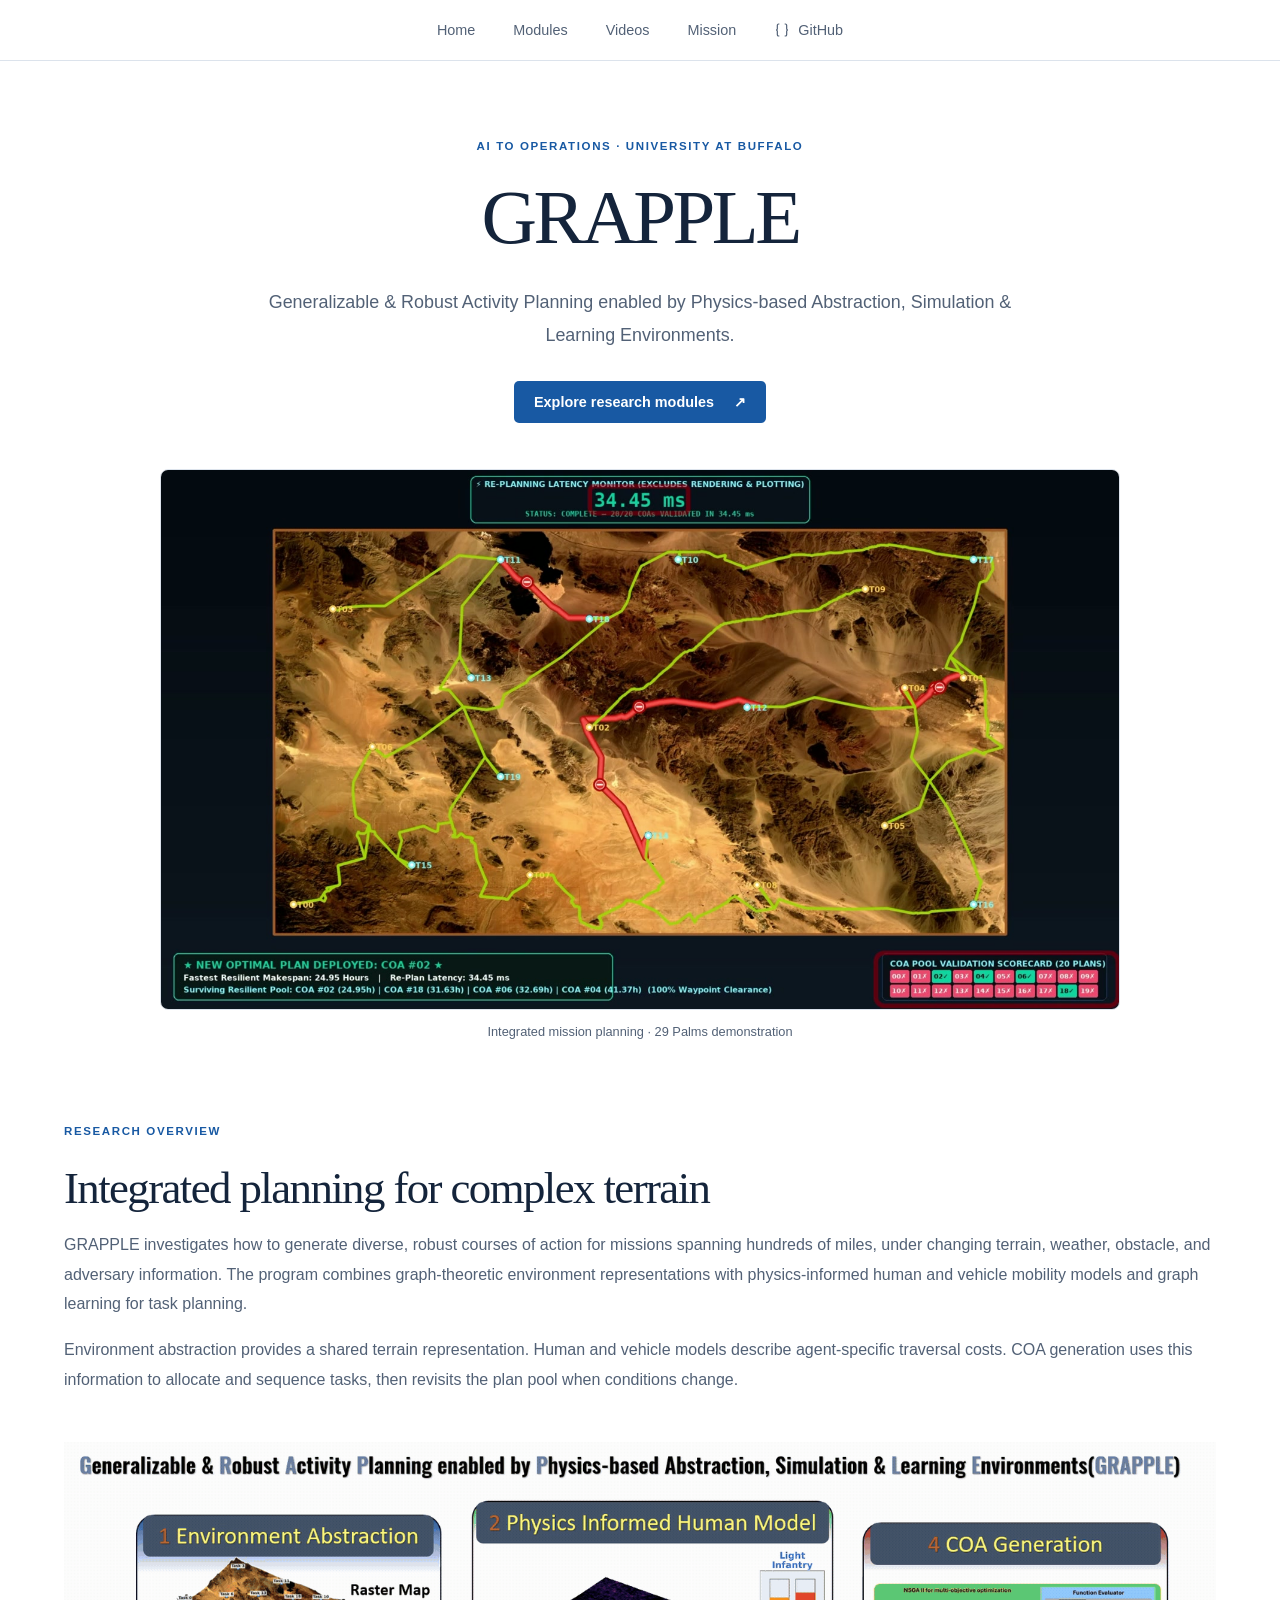
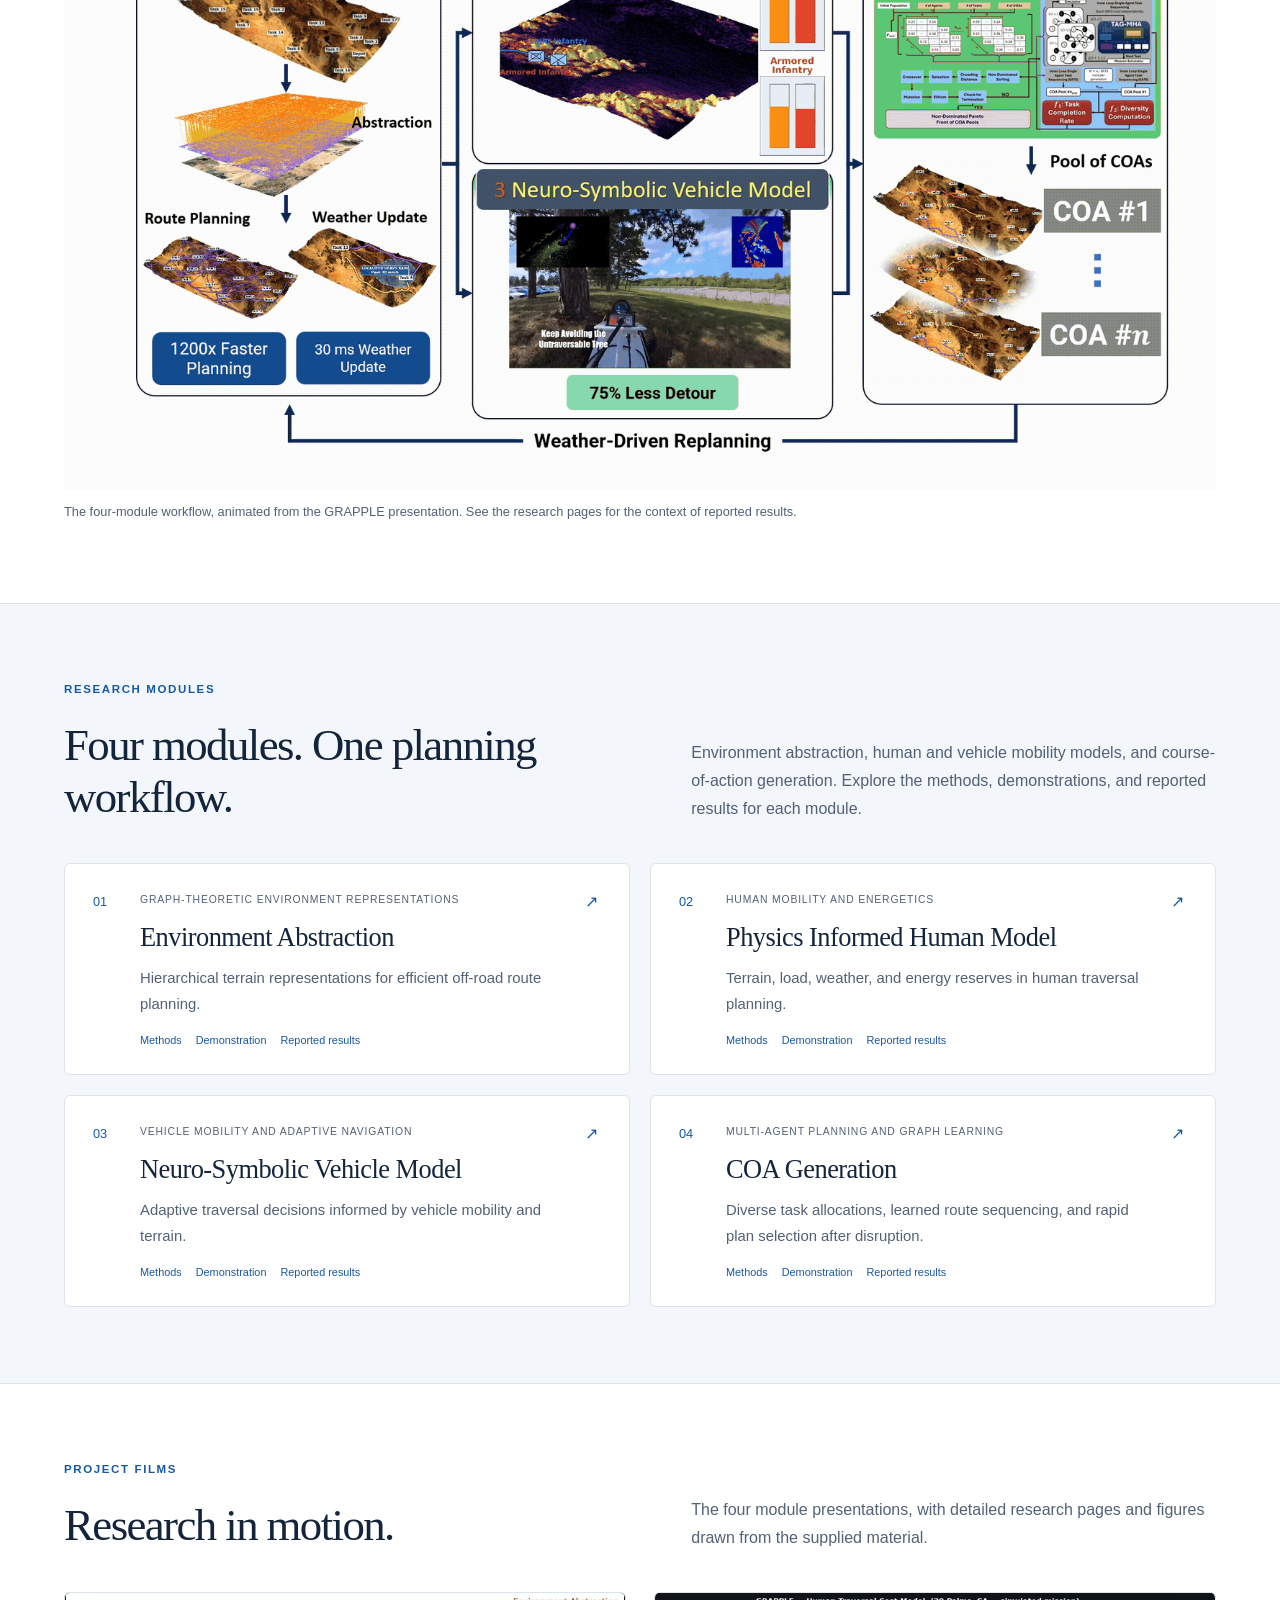
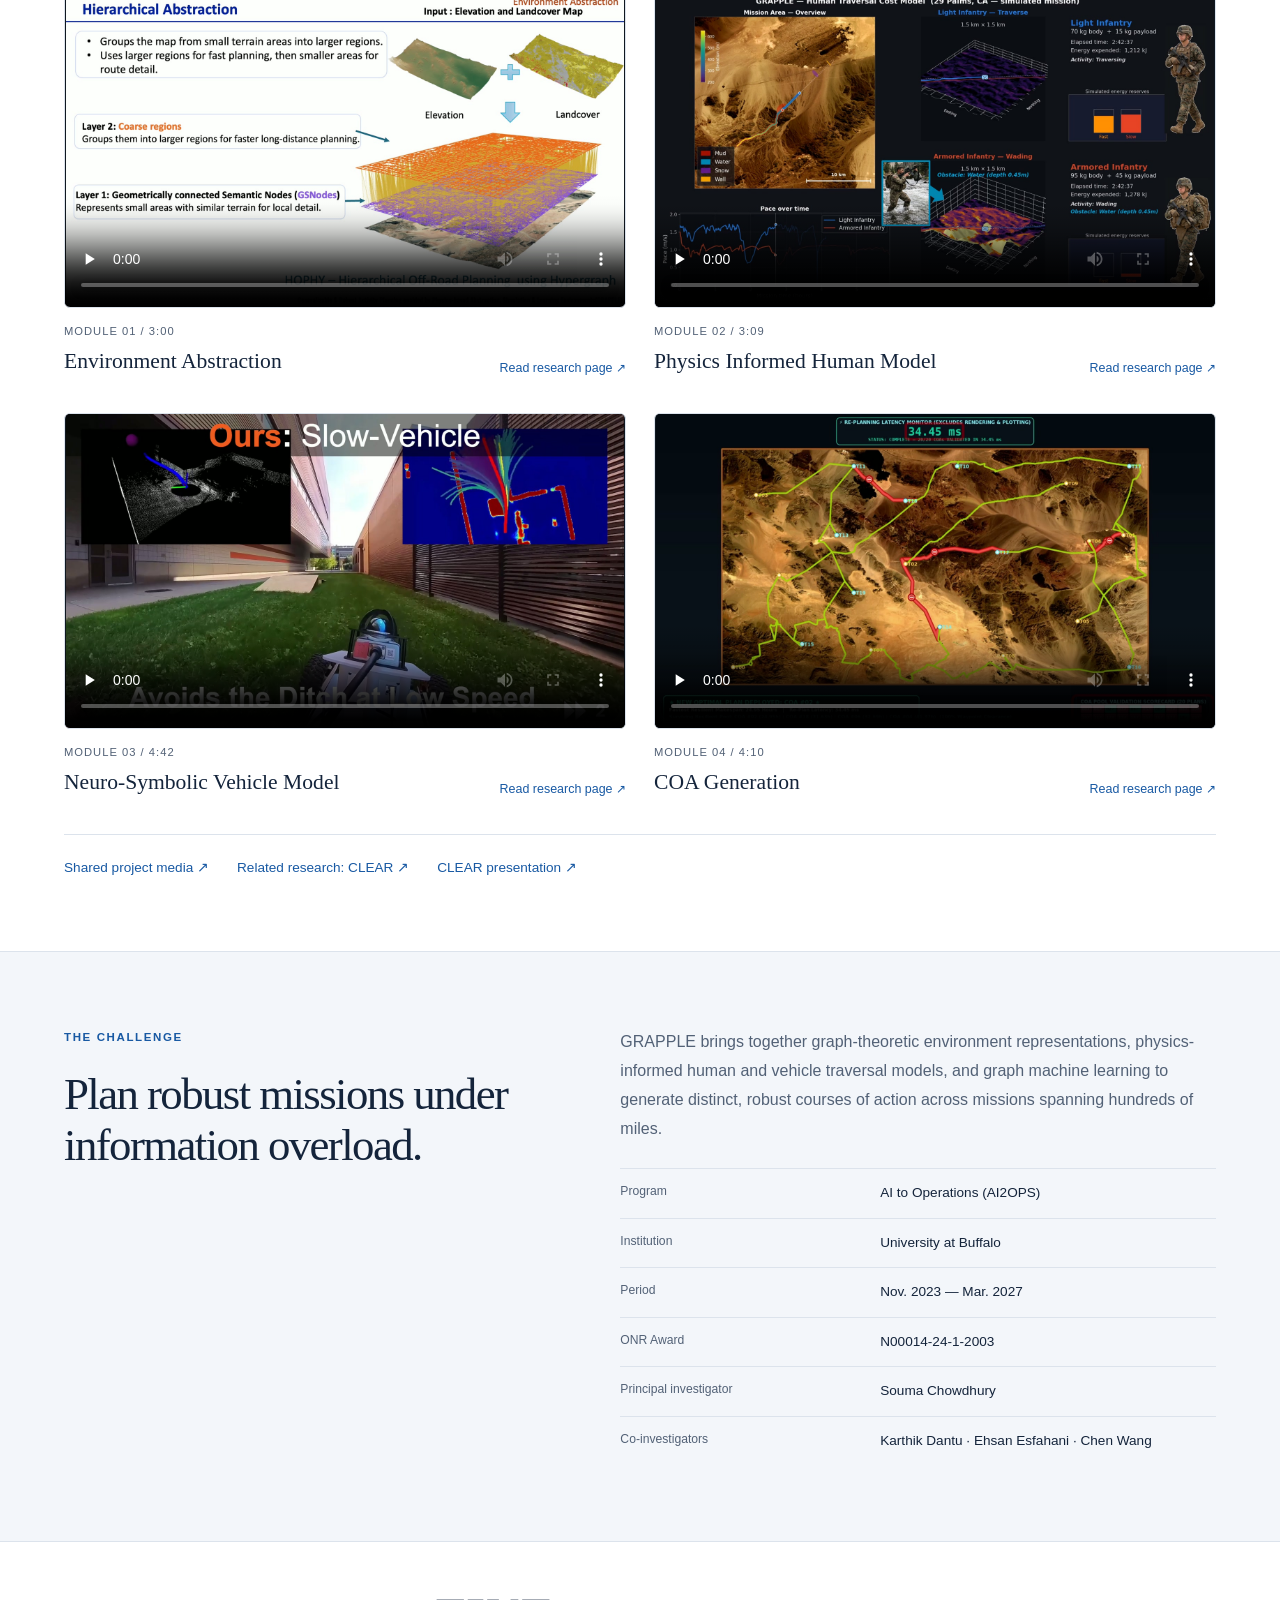
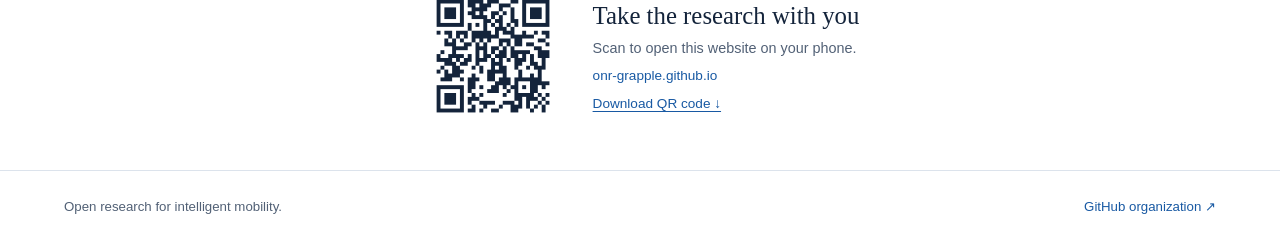
==== index.html @ 24424988 "Align pipeline animation with the text content width" ====
<!doctype html>
<html lang="en">
  <head>
    <meta charset="UTF-8" />
    <meta name="viewport" content="width=device-width, initial-scale=1.0" />
    <meta name="theme-color" content="#ffffff" />
    <meta
      name="description"
      content="ONR-GRAPPLE develops open tools for terrain understanding, motion planning, and intelligent mobility in complex environments."
    />
    <title>ONR-GRAPPLE | Off-Road Autonomy Research</title>
    <link rel="icon" href="data:,">
    <link rel="stylesheet" href="styles.css?v=text-width-pipeline-3" />
  </head>
  <body>
    <a class="skip-link" href="#main">Skip to content</a>
    <header class="site-header">

      <nav aria-label="Primary navigation"><a href="#top">Home</a>
        <a href="#projects">Modules</a>
        <a href="#videos">Videos</a>
        <a href="#mission">Mission</a>
        <a class="github-link" href="https://github.com/onr-grapple" target="_blank" rel="noreferrer">
          <svg aria-hidden="true" viewBox="0 0 24 24"><path d="M8 3H7a2 2 0 0 0-2 2v5a2 2 0 0 1-2 2 2 2 0 0 1 2 2v5c0 1.1.9 2 2 2h1M16 21h1a2 2 0 0 0 2-2v-5c0-1.1.9-2 2-2a2 2 0 0 1-2-2V5a2 2 0 0 0-2-2h-1"/></svg>
          GitHub
        </a>
      </nav>
    </header>

    <main id="main">
      <section class="hero" id="top">
        <div class="hero-grid" aria-hidden="true">
</div>
        <div class="hero-copy">
          <p class="eyebrow"><span></span> AI to Operations · University at Buffalo</p>
          <h1>GRAPPLE</h1>
          <p class="lede">
            Generalizable &amp; Robust Activity Planning enabled by Physics-based
            Abstraction, Simulation &amp; Learning Environments.
          </p>
          <div class="hero-actions">
            <a class="primary-action" href="#projects">
              Explore research modules <span aria-hidden="true">↗</span>
            </a>
          </div>
        </div>

<figure class="hero-research-figure"><img src="assets/images/coa-replanning.jpg" alt="GRAPPLE course-of-action replanning demonstration showing terrain routes and blocked corridors" width="1600" height="900"><figcaption>Integrated mission planning · 29 Palms demonstration</figcaption>
</figure>
      </section>

      <section class="program-overview" aria-labelledby="overview-title">
        <div>
<p class="eyebrow"><span></span> Research overview</p>
<h2 id="overview-title">Integrated planning for complex terrain</h2>
<p>GRAPPLE investigates how to generate diverse, robust courses of action for missions spanning hundreds of miles, under changing terrain, weather, obstacle, and adversary information. The program combines graph-theoretic environment representations with physics-informed human and vehicle mobility models and graph learning for task planning.</p>
<p>Environment abstraction provides a shared terrain representation. Human and vehicle models describe agent-specific traversal costs. COA generation uses this information to allocate and sequence tasks, then revisits the plan pool when conditions change.</p>
</div>
        <figure class="pipeline-figure"><a href="assets/images/grapple-workflow.gif" aria-label="Open the full-size animated four-module pipeline"><picture><source media="(prefers-reduced-motion: reduce)" srcset="assets/images/grapple-workflow.jpg"><img id="pipeline-animation" src="assets/images/grapple-workflow.gif" width="1600" height="900" alt="Animated GRAPPLE pipeline: environment abstraction feeds human and vehicle models, which support COA generation; weather-driven replanning feeds back into the environment representation" loading="lazy"></picture></a><div class="pipeline-actions"><figcaption>The four-module workflow, animated from the GRAPPLE presentation. See the research pages for the context of reported results.</figcaption></div>
</figure>
      </section>

      <section class="projects-section" id="projects">
        <div class="section-heading">
          <div>
            <p class="eyebrow"><span></span> Research modules</p>
            <h2>Four modules. One planning workflow.</h2>
          </div>
          <p>Environment abstraction, human and vehicle mobility models, and course-of-action generation. Explore the methods, demonstrations, and reported results for each module.</p>
        </div>

        <div class="project-list"><a class="project-card" href="modules/environment.html"><span class="project-number">01</span><span class="project-icon" aria-hidden="true">01</span><span class="project-content"><span class="project-label">Graph-theoretic environment representations</span><strong>Environment Abstraction</strong><span class="project-description">Hierarchical terrain representations for efficient off-road route planning.</span><span class="tag-row"><span>Methods</span><span>Demonstration</span><span>Reported results</span></span></span><span class="project-arrow" aria-hidden="true">↗</span></a><a class="project-card" href="modules/human.html"><span class="project-number">02</span><span class="project-icon" aria-hidden="true">02</span><span class="project-content"><span class="project-label">Human mobility and energetics</span><strong>Physics Informed Human Model</strong><span class="project-description">Terrain, load, weather, and energy reserves in human traversal planning.</span><span class="tag-row"><span>Methods</span><span>Demonstration</span><span>Reported results</span></span></span><span class="project-arrow" aria-hidden="true">↗</span></a><a class="project-card" href="modules/vehicle.html"><span class="project-number">03</span><span class="project-icon" aria-hidden="true">03</span><span class="project-content"><span class="project-label">Vehicle mobility and adaptive navigation</span><strong>Neuro-Symbolic Vehicle Model</strong><span class="project-description">Adaptive traversal decisions informed by vehicle mobility and terrain.</span><span class="tag-row"><span>Methods</span><span>Demonstration</span><span>Reported results</span></span></span><span class="project-arrow" aria-hidden="true">↗</span></a><a class="project-card" href="modules/coa.html"><span class="project-number">04</span><span class="project-icon" aria-hidden="true">04</span><span class="project-content"><span class="project-label">Multi-agent planning and graph learning</span><strong>COA Generation</strong><span class="project-description">Diverse task allocations, learned route sequencing, and rapid plan selection after disruption.</span><span class="tag-row"><span>Methods</span><span>Demonstration</span><span>Reported results</span></span></span><span class="project-arrow" aria-hidden="true">↗</span></a>
</div>
      </section>

      <section class="videos-section" id="videos">
        <div class="section-heading videos-heading">
          <div>
            <p class="eyebrow"><span></span> Project films</p>
            <h2>Research in motion.</h2>
          </div>
          <p>The four module presentations, with detailed research pages and figures drawn from the supplied material.</p>
        </div>

<div class="video-grid">
<article class="video-card">
<div class="video-frame"><video controls preload="none" poster="assets/images/environment-method.jpg" aria-label="Environment Abstraction demonstration"><source src="assets/media/environment.mp4" type="video/mp4"><a href="assets/media/environment.mp4">Download video</a></video>
</div>
<div class="video-info"><span>Module 01 / 3:00</span>
<h3>Environment Abstraction</h3><a href="modules/environment.html">Read research page ↗</a>
</div>
</article>
<article class="video-card">
<div class="video-frame"><video controls preload="none" poster="assets/images/human-demo.jpg" aria-label="Physics Informed Human Model demonstration"><source src="assets/media/human.mp4" type="video/mp4"><a href="assets/media/human.mp4">Download video</a></video>
</div>
<div class="video-info"><span>Module 02 / 3:09</span>
<h3>Physics Informed Human Model</h3><a href="modules/human.html">Read research page ↗</a>
</div>
</article>
<article class="video-card">
<div class="video-frame"><video controls preload="none" poster="assets/images/vehicle-demo.jpg" aria-label="Neuro-Symbolic Vehicle Model demonstration"><source src="assets/media/vehicle.mp4" type="video/mp4"><a href="assets/media/vehicle.mp4">Download video</a></video>
</div>
<div class="video-info"><span>Module 03 / 4:42</span>
<h3>Neuro-Symbolic Vehicle Model</h3><a href="modules/vehicle.html">Read research page ↗</a>
</div>
</article>
<article class="video-card">
<div class="video-frame"><video controls preload="none" poster="assets/images/coa-replanning.jpg" aria-label="COA Generation demonstration"><source src="assets/media/coa.mp4" type="video/mp4"><a href="assets/media/coa.mp4">Download video</a></video>
</div>
<div class="video-info"><span>Module 04 / 4:10</span>
<h3>COA Generation</h3><a href="modules/coa.html">Read research page ↗</a>
</div>
</article>
</div>
<div class="resource-links"><a href="https://buffalo.box.com/s/yz25hswpcfirrz7d5c8oxapcw9cvn23j">Shared project media ↗</a><a href="https://droneslab.github.io/CLEAR/">Related research: CLEAR ↗</a><a href="https://droneslab.github.io/CLEAR/static/videos/CLEAR_RAL_narrated_Brian_H264_optimized.mp4">CLEAR presentation ↗</a>
</div>
      </section>

      <section class="mission-section" id="mission">
        <div class="mission-number">[ M—01 ]</div>
        <div>
          <p class="eyebrow"><span></span> The challenge</p>
          <h2>Plan robust missions under information overload.</h2>
        </div>
        <div class="mission-copy">
          <p>GRAPPLE brings together graph-theoretic environment representations, physics-informed human and vehicle traversal models, and graph machine learning to generate distinct, robust courses of action across missions spanning hundreds of miles.</p>
          <dl class="program-facts">
            <div><dt>Program</dt><dd>AI to Operations (AI2OPS)</dd>
</div>
            <div><dt>Institution</dt><dd>University at Buffalo</dd>
</div>
            <div><dt>Period</dt><dd>Nov. 2023 — Mar. 2027</dd>
</div>
            <div><dt>ONR Award</dt><dd>N00014-24-1-2003</dd>
</div>
            <div><dt>Principal investigator</dt><dd>Souma Chowdhury</dd>
</div>
            <div><dt>Co-investigators</dt><dd>Karthik Dantu · Ehsan Esfahani · Chen Wang</dd>
</div>
          </dl>
        </div>
      </section>
    </main>

    <section class="website-qr" aria-label="Visit this website on your phone">
  <a href="https://onr-grapple.github.io/" aria-label="Open the public website"><img src="assets/images/website-qr.png" alt="QR code linking to https://onr-grapple.github.io/" width="144" height="144" loading="lazy"></a>
  <div><h2>Take the research with you</h2><p>Scan to open this website on your phone.</p><a href="https://onr-grapple.github.io/">onr-grapple.github.io</a><a class="qr-download" href="assets/images/website-qr.png" download="GRAPPLE-website-QR.png">Download QR code ↓</a></div>
</section>
<footer>

      <p>Open research for intelligent mobility.</p>
      <a href="https://github.com/onr-grapple" target="_blank" rel="noreferrer">GitHub organization <span aria-hidden="true">↗</span></a>
    </footer>
  </body>
</html>
---- styles.css ----
:root {
  --ink: #14243b;
  --muted: #526176;
  --paper: #ffffff;
  --wash: #f3f6fa;
  --accent: #1859a3;
  --line: #dce3ec;
  --width: 1200px;
}
* { box-sizing: border-box; }
html { scroll-behavior: smooth; }
body { margin: 0; background: var(--paper); color: var(--ink); font-family: -apple-system, BlinkMacSystemFont, "Segoe UI", Arial, sans-serif; }
a { color: inherit; text-decoration: none; }
a:hover { color: var(--accent); }
a:focus-visible, video:focus-visible { outline: 3px solid var(--accent); outline-offset: 5px; }
section, [id] { scroll-margin-top: 28px; }
.skip-link { position: absolute; top: -100px; left: 16px; z-index: 100; background: white; padding: 12px; }
.skip-link:focus { top: 12px; }
.site-header { border-bottom: 1px solid var(--line); background: white; padding: 22px 24px; }
.site-header nav { max-width: var(--width); margin: auto; display: flex; justify-content: center; align-items: center; flex-wrap: wrap; gap: 16px 38px; font-size: .9rem; font-weight: 500; }
.site-header nav a { color: var(--muted); }
.site-header nav a:hover { color: var(--accent); }
.github-link { display: inline-flex; align-items: center; gap: 8px; }
.github-link svg { width: 16px; fill: none; stroke: currentColor; stroke-width: 1.8; }
.hero { max-width: var(--width); margin: auto; padding: 76px 24px 0; text-align: center; }
.hero-grid { display: none; }
.hero-copy { max-width: 960px; margin: auto; }
.eyebrow { margin: 0 0 22px; color: var(--accent); font-size: .72rem; line-height: 1.6; letter-spacing: .14em; font-weight: 650; text-transform: uppercase; }
.eyebrow > span { display: none; }
h1 { margin: 0; font: 400 clamp(2.7rem, 6vw, 5.3rem)/1.08 Georgia, "Times New Roman", serif; letter-spacing: -.045em; }
h1 em { color: var(--accent); font-style: normal; }
.lede { max-width: 760px; margin: 26px auto 0; color: var(--muted); font-size: 1.12rem; line-height: 1.8; }
.hero-actions { display: flex; align-items: center; flex-wrap: wrap; gap: 18px 26px; margin-top: 30px; }
.hero .hero-actions { justify-content: center; }
.primary-action { display: inline-flex; align-items: center; gap: 20px; padding: 13px 20px; border-radius: 5px; background: var(--accent); color: white; font-size: .9rem; font-weight: 600; }
.primary-action:hover { background: #103f76; color: white; }
.text-action { color: var(--accent); font-size: .9rem; border-bottom: 1px solid #a9bfda; padding-bottom: 4px; }
.hero-research-figure { max-width: 960px; margin: 46px auto 0; }
.hero-research-figure img { display: block; width: 100%; height: auto; border: 1px solid var(--line); border-radius: 8px; }
figcaption { margin-top: 12px; font-size: .8rem; line-height: 1.6; color: var(--muted); }
.program-overview { width: 100%; max-width: none; margin: 0; padding: 80px 0; display: grid; grid-template-columns: minmax(0, 1fr); gap: 32px; align-items: start; }
.program-overview > div { width: 100%; max-width: var(--width); margin: auto; padding: 0 24px; }
.program-overview .pipeline-figure { width: 100%; max-width: var(--width); margin: 0 auto; padding: 0 24px; }
.pipeline-figure > a, .pipeline-figure picture { display: block; width: 100%; }
.program-overview .pipeline-figure img { width: 100%; max-width: none; height: auto; border: 0; }
h2 { font-family: Georgia, "Times New Roman", serif; font-weight: 400; }
.program-overview h2, .section-heading h2, .mission-section h2 { margin: 0; font-size: clamp(2rem, 3.5vw, 3.1rem); line-height: 1.15; letter-spacing: -.035em; }
.program-overview p:not(.eyebrow) { line-height: 1.85; color: var(--muted); }
.program-overview figure { margin: 0; min-width: 0; }
.program-overview img { display: block; width: 100%; height: auto; border: 1px solid var(--line); }
.projects-section, .videos-section { padding: 76px max(24px, calc((100vw - 1152px)/2)); }
.projects-section { background: var(--wash); border-block: 1px solid var(--line); }
.section-heading { display: grid; grid-template-columns: 1.1fr 1fr; gap: 50px; align-items: end; margin-bottom: 40px; }
.section-heading > p { color: var(--muted); line-height: 1.75; margin: 0; }
.project-list { display: grid; grid-template-columns: repeat(2, minmax(0, 1fr)); gap: 20px; }
.project-card { position: relative; display: grid; grid-template-columns: 32px minmax(0, 1fr) 16px; gap: 15px; padding: 28px; border: 1px solid var(--line); background: white; border-radius: 6px; transition: border-color .15s, box-shadow .15s; }
.project-card:hover { border-color: #7fa1c8; box-shadow: 0 5px 18px #14243b08; }
.project-number { color: var(--accent); font-size: .8rem; padding-top: 2px; }
.project-icon { display: none; }
.project-content { display: flex; flex-direction: column; align-items: start; gap: 13px; }
.project-label { color: var(--muted); font-size: .65rem; line-height: 1.6; letter-spacing: .08em; text-transform: uppercase; }
.project-content strong { font: 400 1.65rem/1.2 Georgia, serif; letter-spacing: -.02em; color: var(--ink); }
.project-description { color: var(--muted); font-size: .93rem; line-height: 1.7; }
.project-arrow { color: var(--accent); }
.tag-row { display: flex; flex-wrap: wrap; gap: 8px 14px; margin-top: 4px; font-size: .68rem; color: var(--accent); }
.video-grid { display: grid; grid-template-columns: repeat(2, minmax(0, 1fr)); gap: 38px 28px; }
.video-card { min-width: 0; }
.video-frame { position: relative; aspect-ratio: 16/9; background: #101820; border: 1px solid var(--line); border-radius: 6px; overflow: hidden; }
.video-frame video { position: absolute; width: 100%; height: 100%; object-fit: contain; }
.video-info { display: grid; grid-template-columns: 1fr auto; gap: 10px; padding-top: 17px; align-items: end; }
.video-info > span { grid-column: 1/-1; color: var(--muted); font-size: .7rem; letter-spacing: .09em; text-transform: uppercase; }
.video-info h3 { margin: 0; font: 400 1.35rem/1.3 Georgia, serif; }
.video-info a { font-size: .78rem; color: var(--accent); }
.resource-links { display: flex; gap: 20px 28px; flex-wrap: wrap; margin-top: 38px; padding-top: 24px; border-top: 1px solid var(--line); font-size: .85rem; color: var(--accent); }
.mission-section { display: grid; grid-template-columns: 1fr 1.2fr; gap: 60px; padding: 76px max(24px, calc((100vw - 1152px)/2)); background: var(--wash); border-top: 1px solid var(--line); }
.mission-number { display: none; }
.mission-copy { color: var(--muted); line-height: 1.8; }
.mission-copy > p { margin: 0; }
.program-facts { margin: 25px 0 0; }
.program-facts div { display: grid; grid-template-columns: 1fr 1.4fr; gap: 20px; padding: 12px 0; border-top: 1px solid var(--line); }
.program-facts dt { font-size: .76rem; color: var(--muted); }
.program-facts dd { margin: 0; color: var(--ink); font-size: .85rem; }
footer { display: flex; justify-content: space-between; align-items: center; gap: 24px; padding: 28px max(24px, calc((100vw - 1152px)/2)); border-top: 1px solid var(--line); font-size: .83rem; color: var(--muted); }
footer p { margin: 0; }
footer a { color: var(--accent); }
/* Shared publication layout for the four module pages. */
.research-hero { padding: 38px max(24px, calc((100vw - 1152px)/2)) 55px; background: var(--wash); border-bottom: 1px solid var(--line); }
.back-link { display: inline-block; margin-bottom: 36px; color: var(--muted); font-size: .85rem; }
.research-hero h1 { max-width: 1000px; font-size: clamp(2.7rem, 5.4vw, 4.9rem); }
.research-subtitle { max-width: 840px; margin: 24px 0 0; font: 1.3rem/1.65 Georgia, serif; color: var(--muted); }
.research-layout { max-width: var(--width); margin: auto; padding: 58px 24px 64px; display: grid; grid-template-columns: 210px minmax(0, 1fr); gap: 64px; }
.contents { position: sticky; top: 28px; align-self: start; font-size: .8rem; line-height: 1.6; border-left: 2px solid var(--line); padding-left: 20px; }
.contents p { margin-top: 0; font-size: .7rem; font-weight: 650; text-transform: uppercase; letter-spacing: .1em; }
.contents a { display: block; padding: 7px 0; color: var(--muted); }
.contents a:hover { color: var(--accent); }
.research-body { min-width: 0; font-size: 1.03rem; line-height: 1.85; }
.research-body section { margin-bottom: 52px; }
.research-body h2 { margin: 0 0 20px; font-size: clamp(1.75rem, 3vw, 2.35rem); line-height: 1.2; letter-spacing: -.025em; }
.research-body p { color: #3b4b60; }
.research-body a { color: var(--accent); text-decoration: underline; text-underline-offset: 3px; }
.research-body .abstract { font: 1.24rem/1.85 Georgia, serif; color: var(--ink); }
.research-body .eyebrow { color: var(--accent); }
.research-body li { margin: 12px 0; }
.research-body figure { margin: 28px 0 38px; }
.research-body img { display: block; width: 100%; height: auto; border: 1px solid var(--line); }
.research-body video { display: block; width: 100%; aspect-ratio: 16/9; background: #101820; }
.table-wrap { overflow-x: auto; }
table { width: 100%; border-collapse: collapse; text-align: left; font-size: .9rem; line-height: 1.6; }
caption { text-align: left; margin-bottom: 12px; font-size: .8rem; color: var(--muted); }
th, td { padding: 14px 12px; border-bottom: 1px solid var(--line); vertical-align: top; }
th { background: var(--wash); }
td:first-child { font-weight: 600; }
.research-facts > div { display: grid; grid-template-columns: 170px 1fr; gap: 12px; padding: 14px 0; border-bottom: 1px solid var(--line); }
.research-facts dt { font-weight: 600; }
.research-facts dd { margin: 0; }
.chapter-list { display: grid; grid-template-columns: 1fr 1fr; gap: 0 24px; margin-top: 18px; }
.chapter-list a { padding: 10px 0; font-size: .82rem; border-bottom: 1px solid var(--line); }
.module-navigation { display: grid; grid-template-columns: repeat(4, 1fr); gap: 24px; padding: 32px max(24px, calc((100vw - 1152px)/2)); border-top: 1px solid var(--line); background: var(--wash); font-size: .84rem; line-height: 1.6; }
.module-navigation a[aria-current] { color: var(--accent); font-weight: 650; }
@media (max-width: 980px) {
  .program-overview { grid-template-columns: 1fr; gap: 26px; }
  .research-layout { grid-template-columns: 170px minmax(0, 1fr); gap: 32px; }
  .project-card { padding: 22px; grid-template-columns: 24px minmax(0, 1fr); gap: 12px; }
  .project-arrow { display: none; }
  .module-navigation { grid-template-columns: 1fr 1fr; }
}
@media (max-width: 680px) {
  .site-header { padding: 18px 20px; }
  .site-header nav { gap: 16px 22px; font-size: .8rem; }
  .hero { padding-top: 48px; }
  .lede { font-size: 1rem; }
  .hero-actions { gap: 20px; }
  .hero-research-figure { margin-top: 34px; }
  .program-overview, .projects-section, .videos-section, .mission-section { padding-top: 52px; padding-bottom: 52px; }
  .section-heading, .mission-section { grid-template-columns: 1fr; gap: 24px; }
  .project-list, .video-grid { grid-template-columns: 1fr; }
  .video-info { grid-template-columns: 1fr; }
  .program-facts div { grid-template-columns: 1fr; gap: 3px; }
  .research-layout { display: block; padding-top: 32px; }
  .contents { position: static; margin-bottom: 38px; }
  .research-hero { padding-top: 25px; padding-bottom: 38px; }
  .research-hero h1 { overflow-wrap: break-word; }
  .research-facts > div, .chapter-list, .module-navigation { grid-template-columns: 1fr; }
  footer { align-items: flex-start; flex-direction: column; gap: 14px; }
}
@media (prefers-reduced-motion: reduce) {
  html { scroll-behavior: auto; }
  * { transition: none !important; }
}
.website-qr { display: flex; justify-content: center; align-items: center; gap: 28px; padding: 42px 24px; border-top: 1px solid var(--line); }
.website-qr img { display: block; width: 144px; height: 144px; }
.website-qr h2 { margin: 0 0 10px; font-size: 1.55rem; }
.website-qr p { margin: 0 0 10px; font-size: .9rem; color: var(--muted); }
.website-qr a { color: var(--accent); font-size: .85rem; }
.website-qr .qr-download { display: block; margin-top: 12px; text-decoration: underline; text-underline-offset: 3px; }
@media(max-width: 480px) { .website-qr { flex-direction: column; text-align: center; gap: 16px; } }

.pipeline-actions { margin: 12px 0 0; padding: 0; }
.pipeline-actions figcaption { margin: 0; }
@media (max-width: 680px) { .pipeline-actions { align-items: flex-start; flex-direction: column; } }
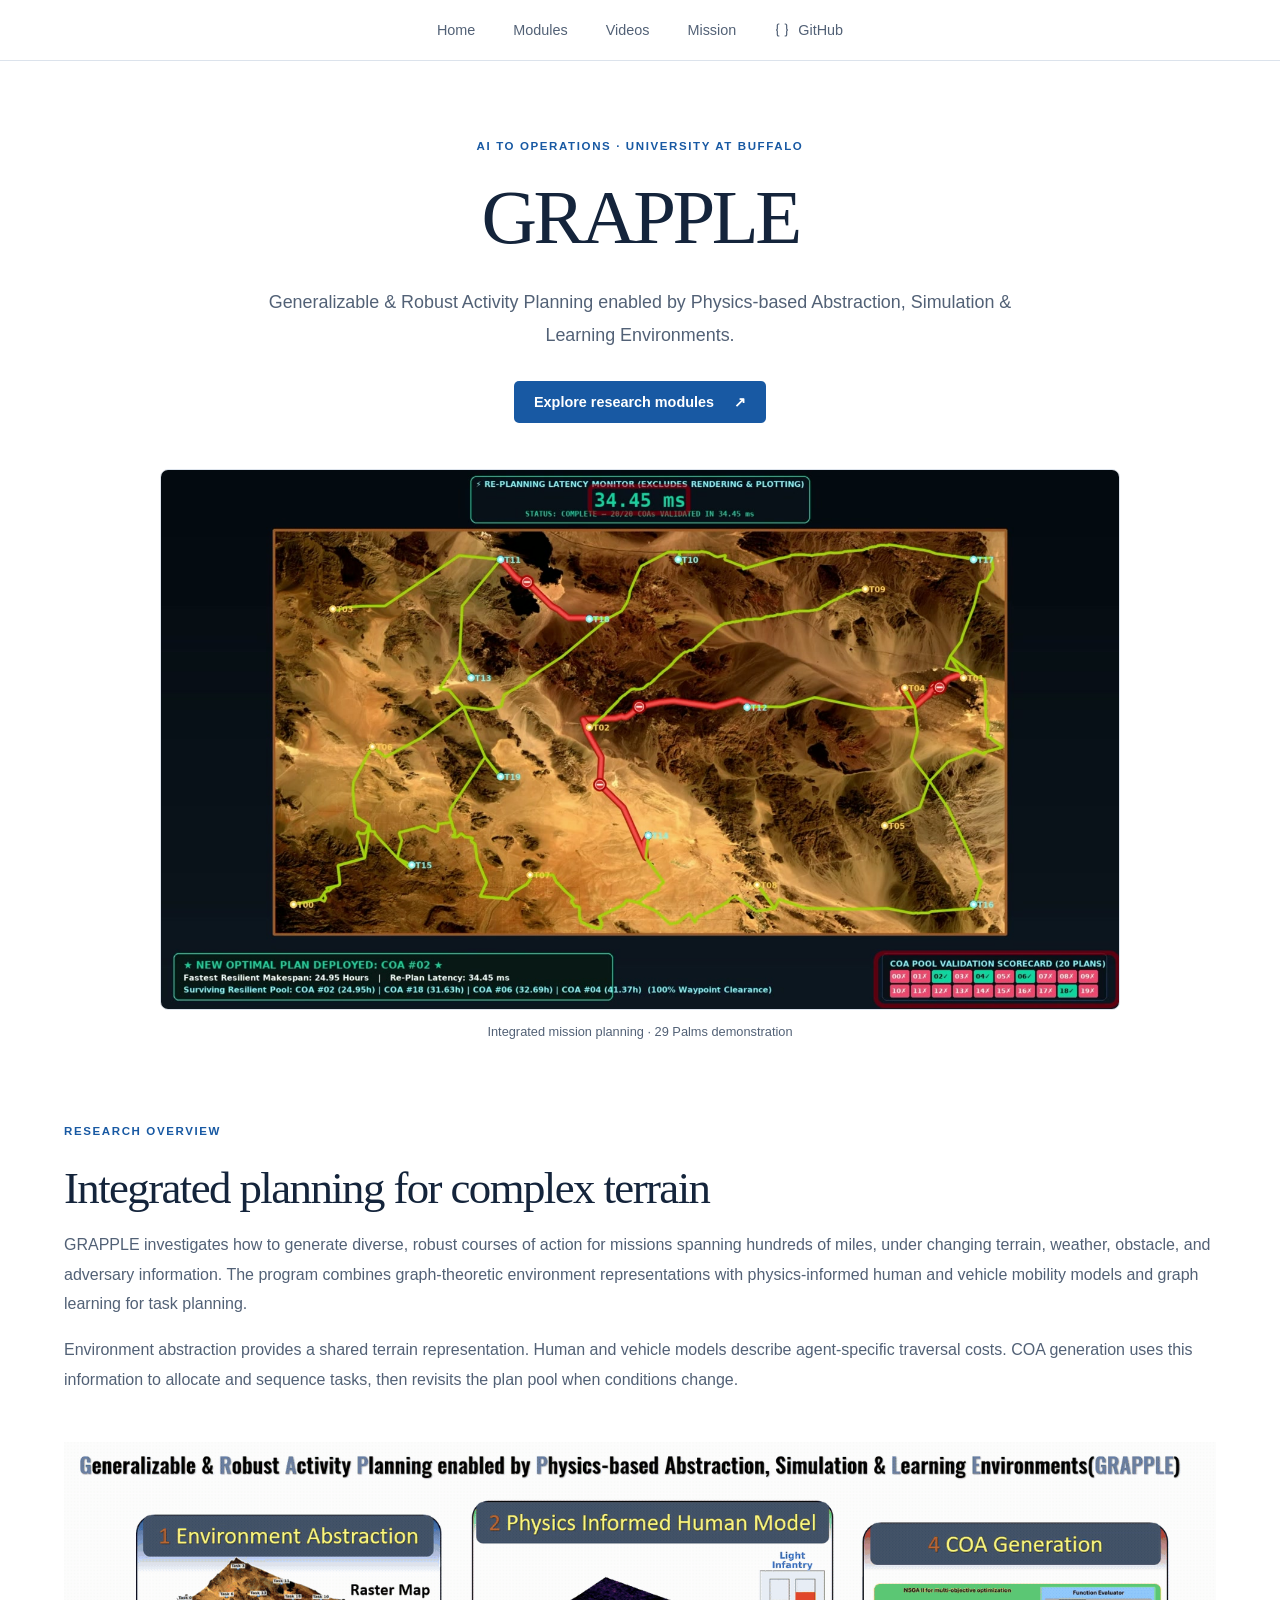
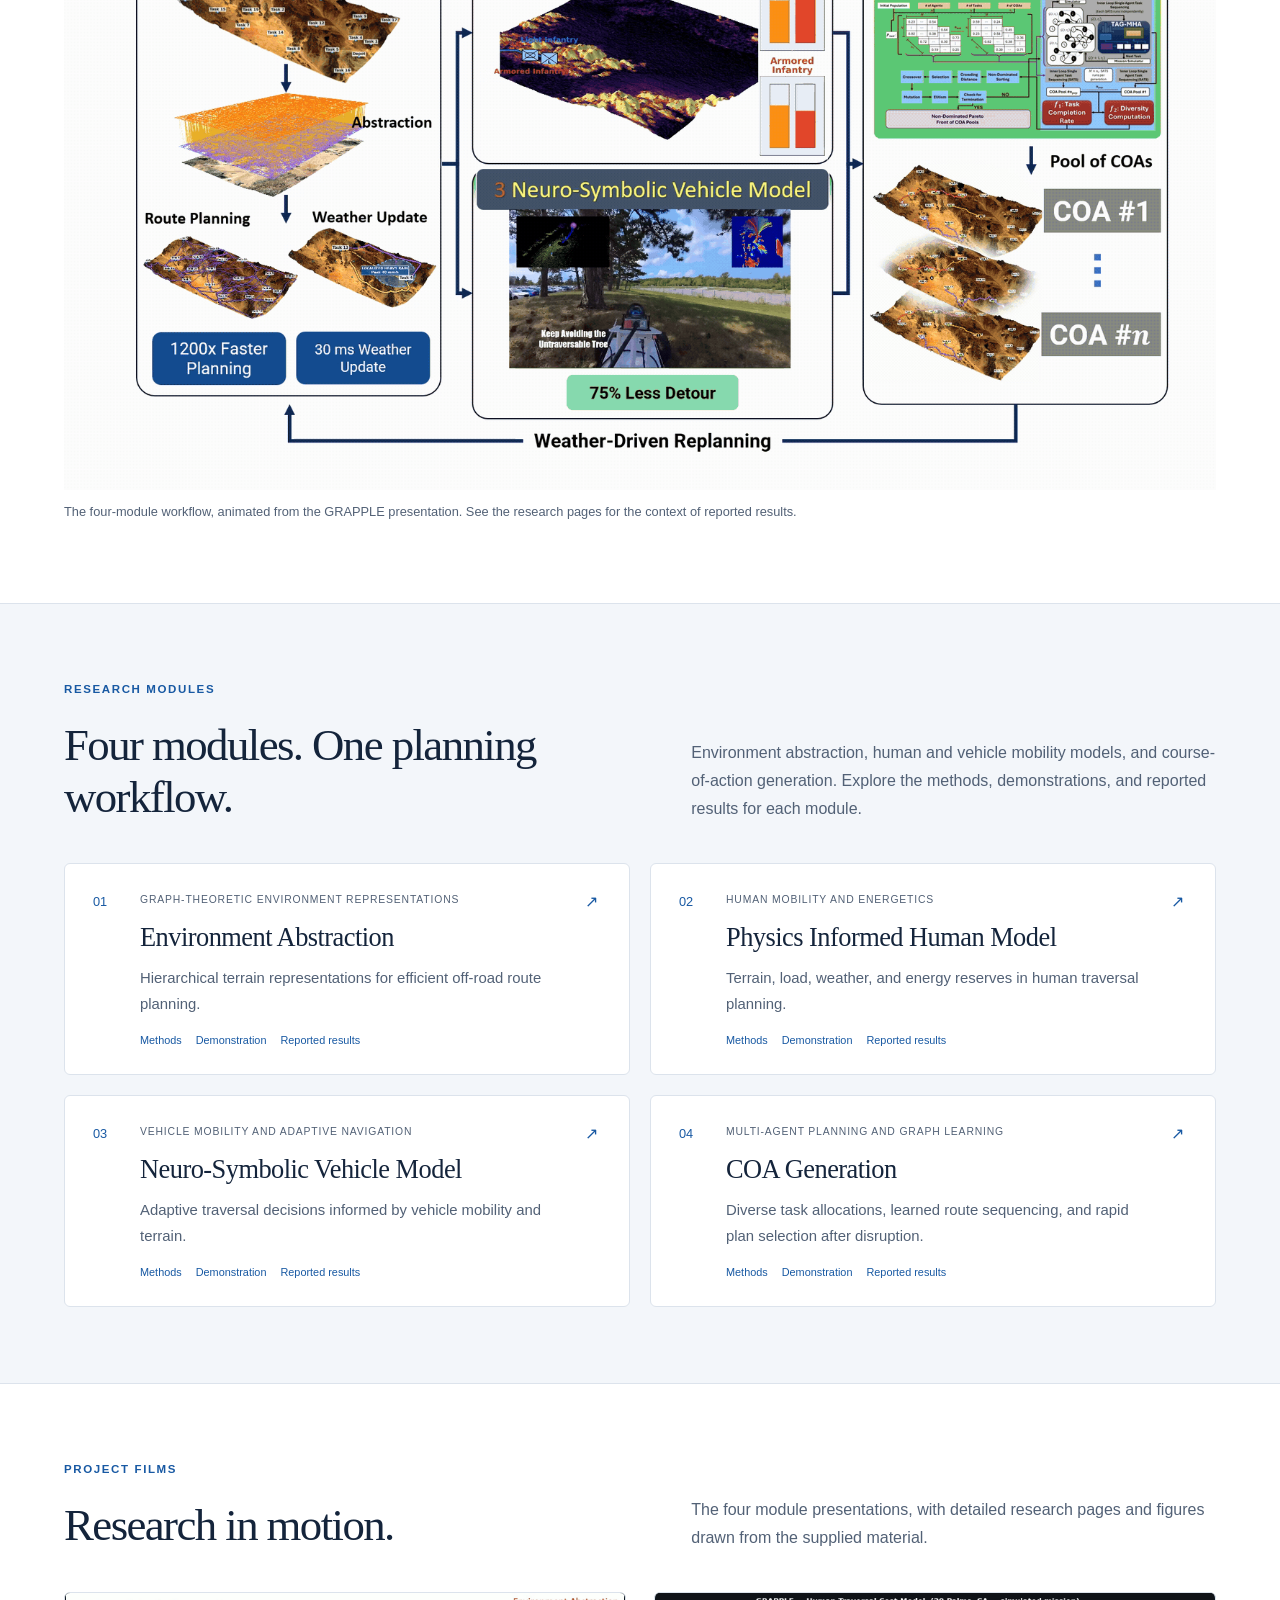
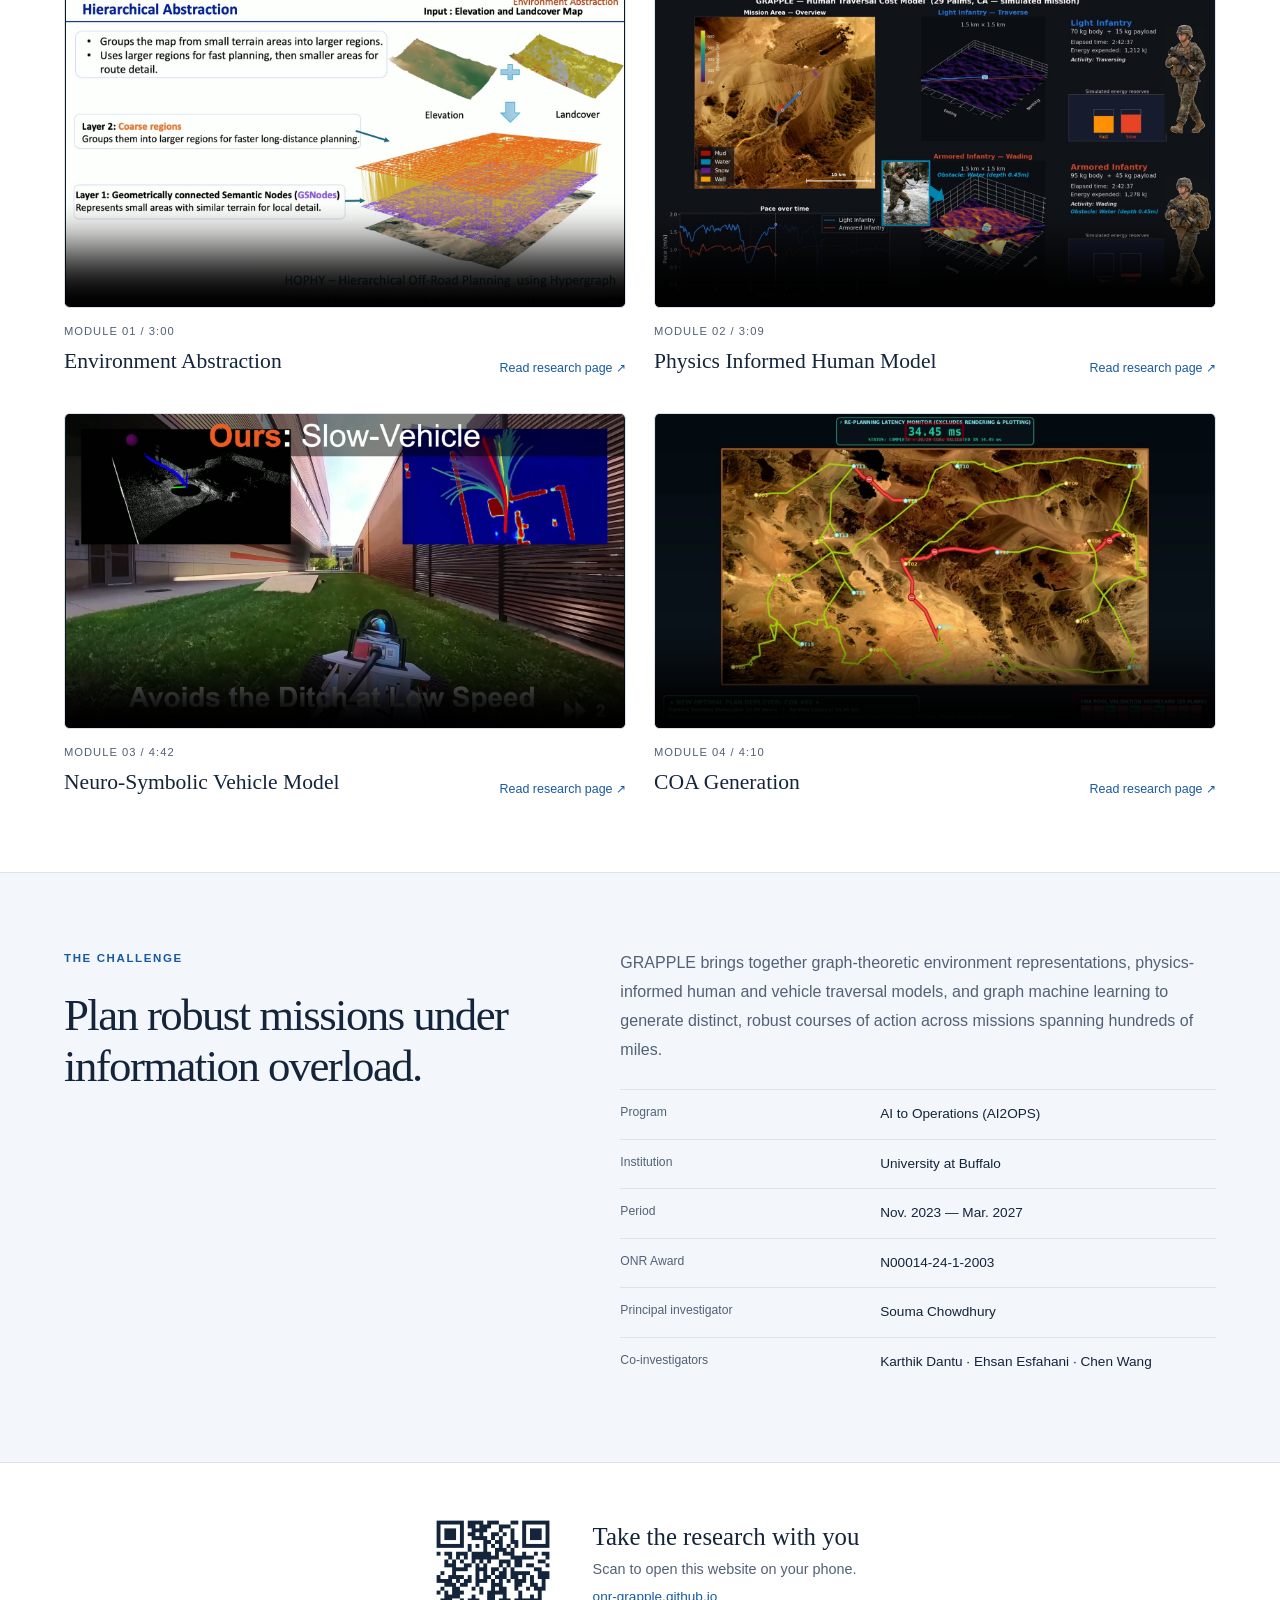
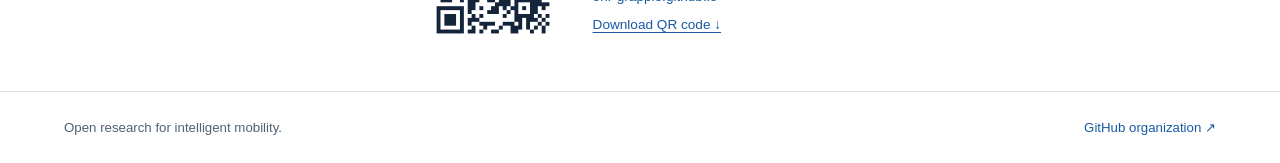
==== commit 274f3f4b: "Remove shared media and CLEAR resource links" ====
--- a/index.html
+++ b/index.html
@@ -112,8 +112,7 @@
 </div>
 </article>
 </div>
-<div class="resource-links"><a href="https://buffalo.box.com/s/yz25hswpcfirrz7d5c8oxapcw9cvn23j">Shared project media ↗</a><a href="https://droneslab.github.io/CLEAR/">Related research: CLEAR ↗</a><a href="https://droneslab.github.io/CLEAR/static/videos/CLEAR_RAL_narrated_Brian_H264_optimized.mp4">CLEAR presentation ↗</a>
-</div>
+
       </section>
 
       <section class="mission-section" id="mission">
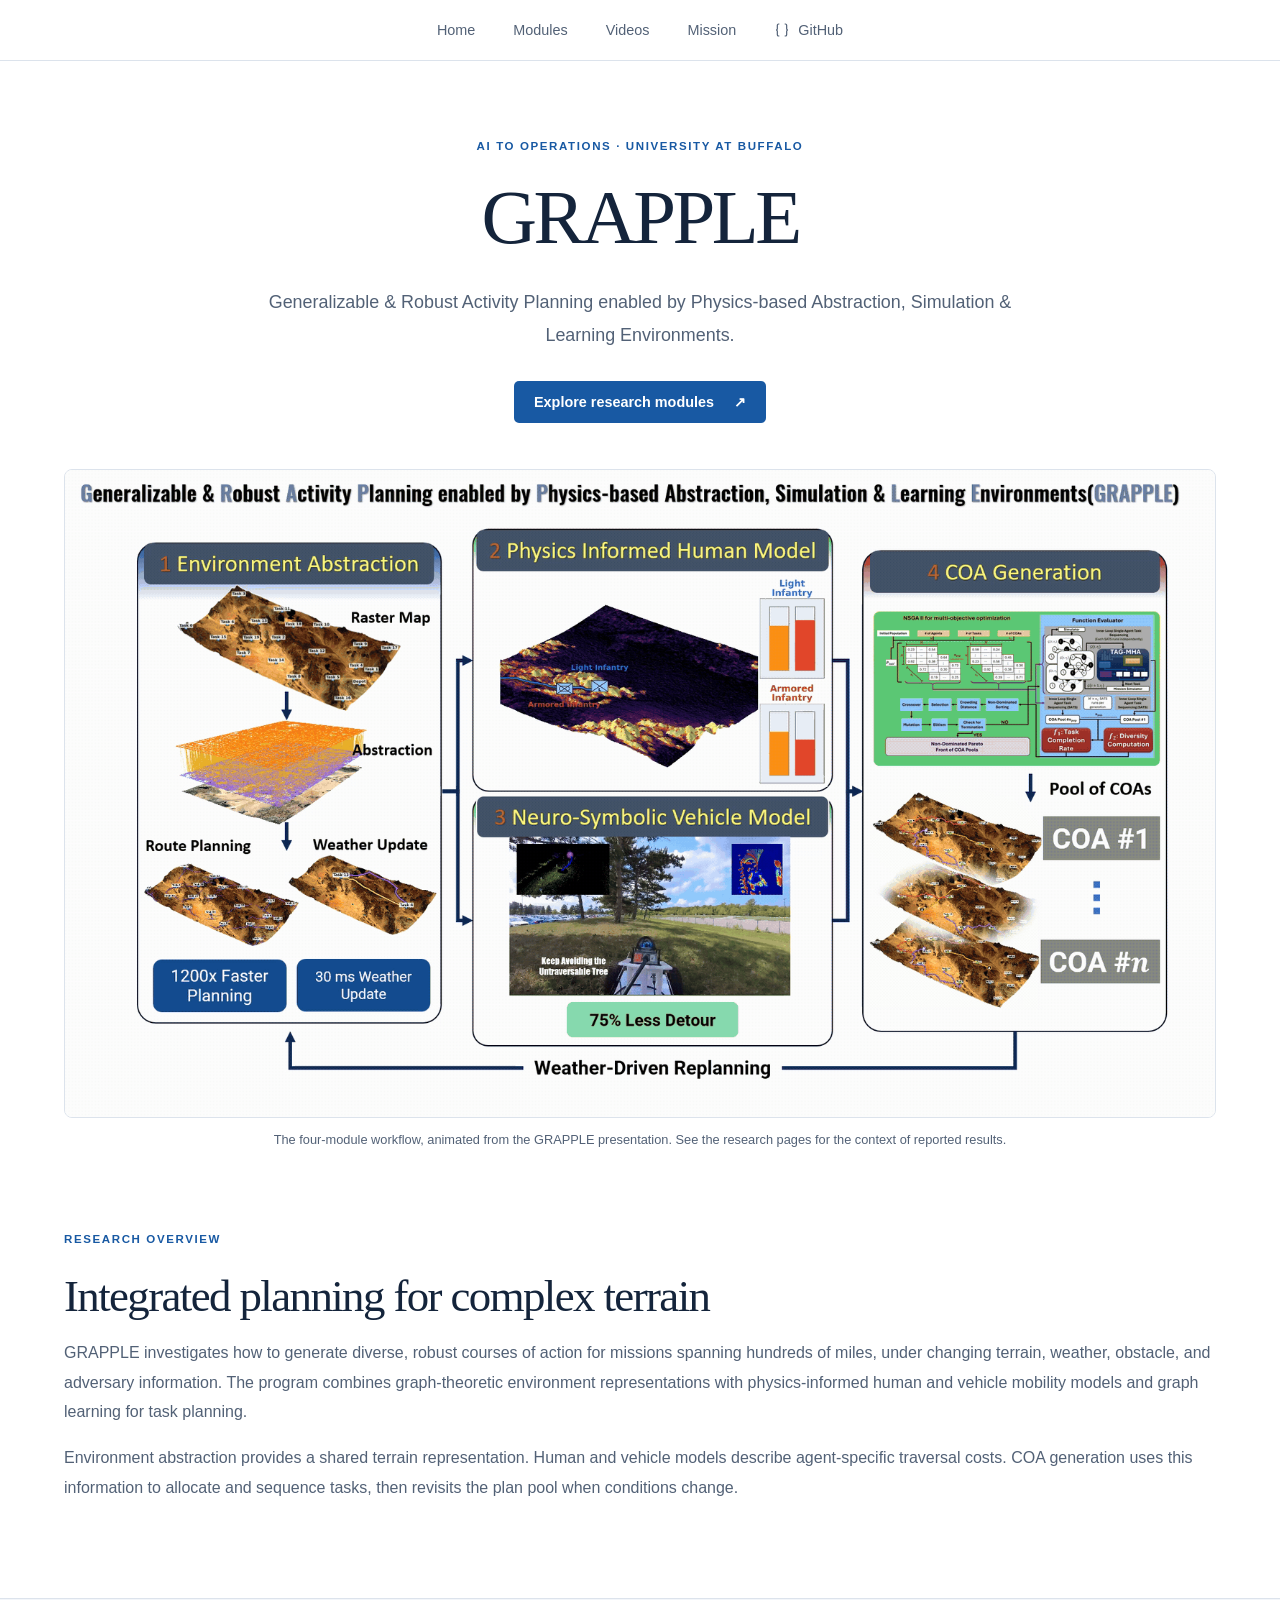
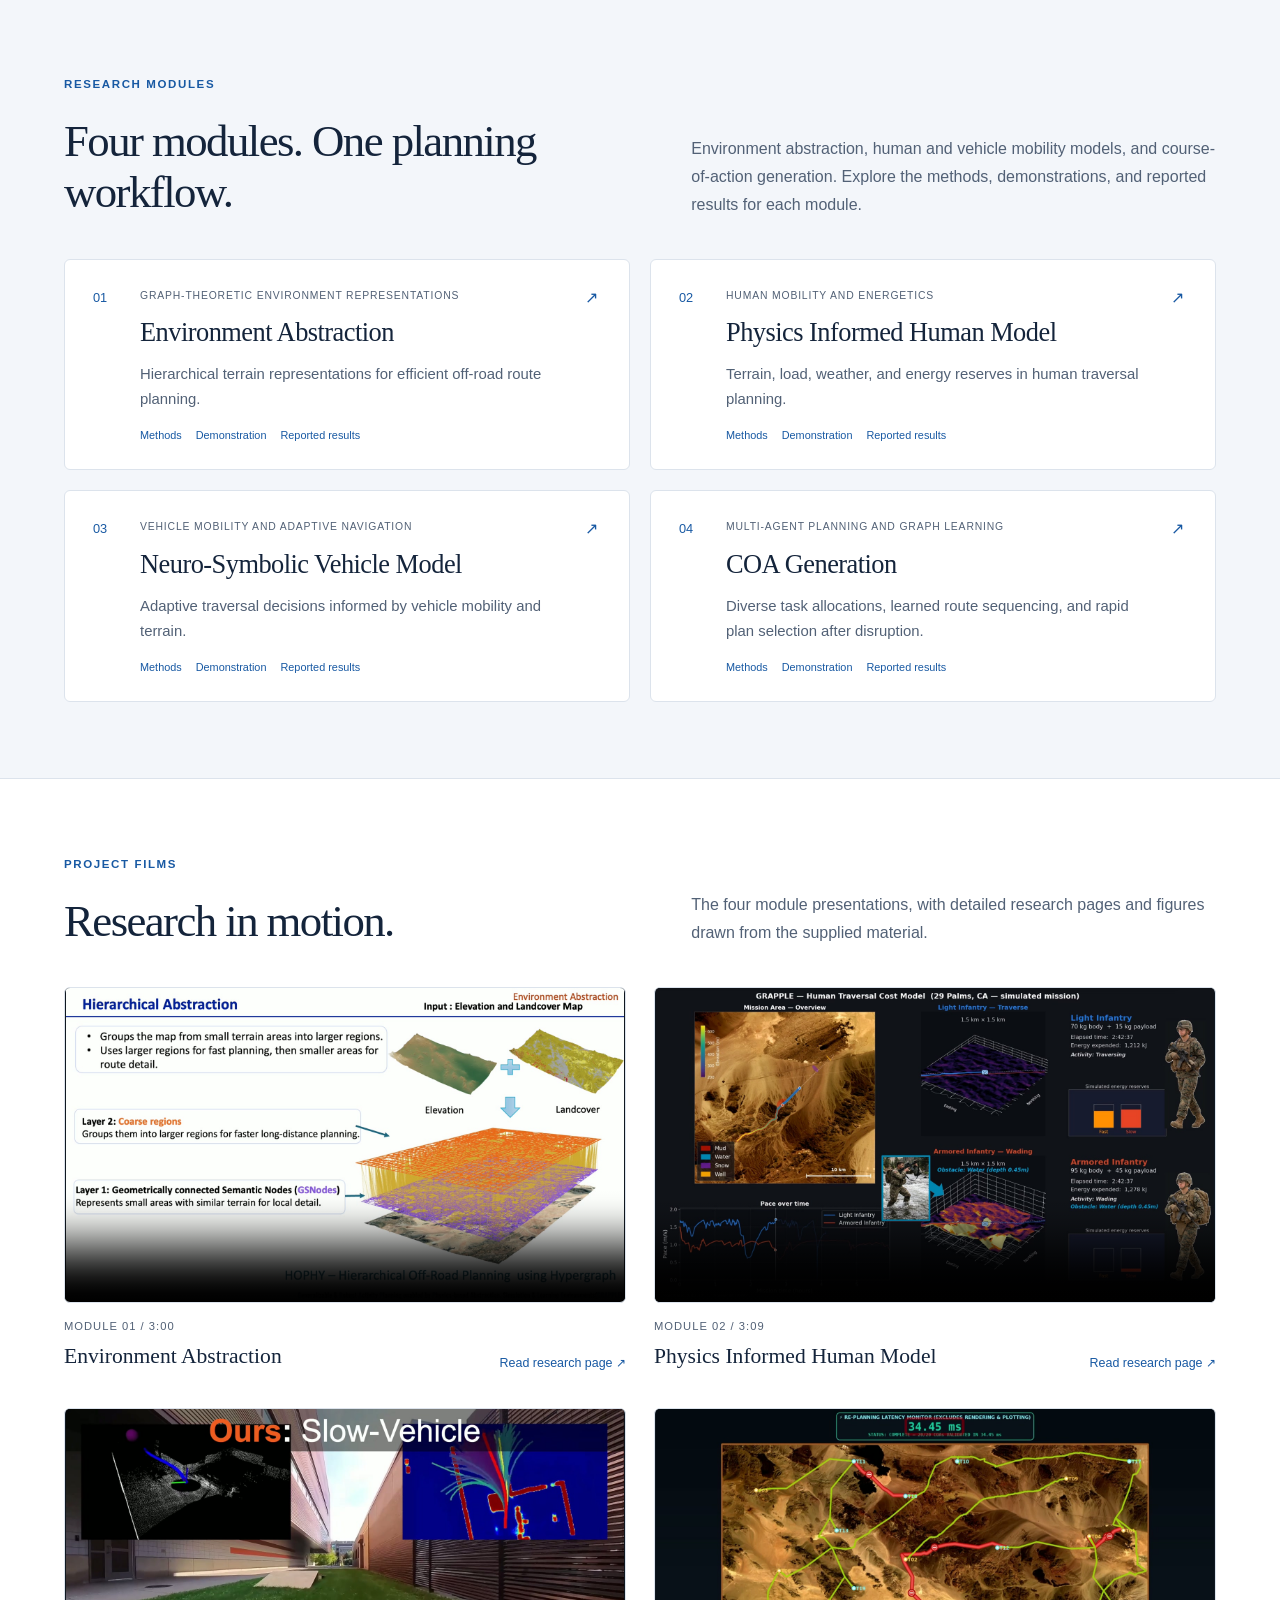
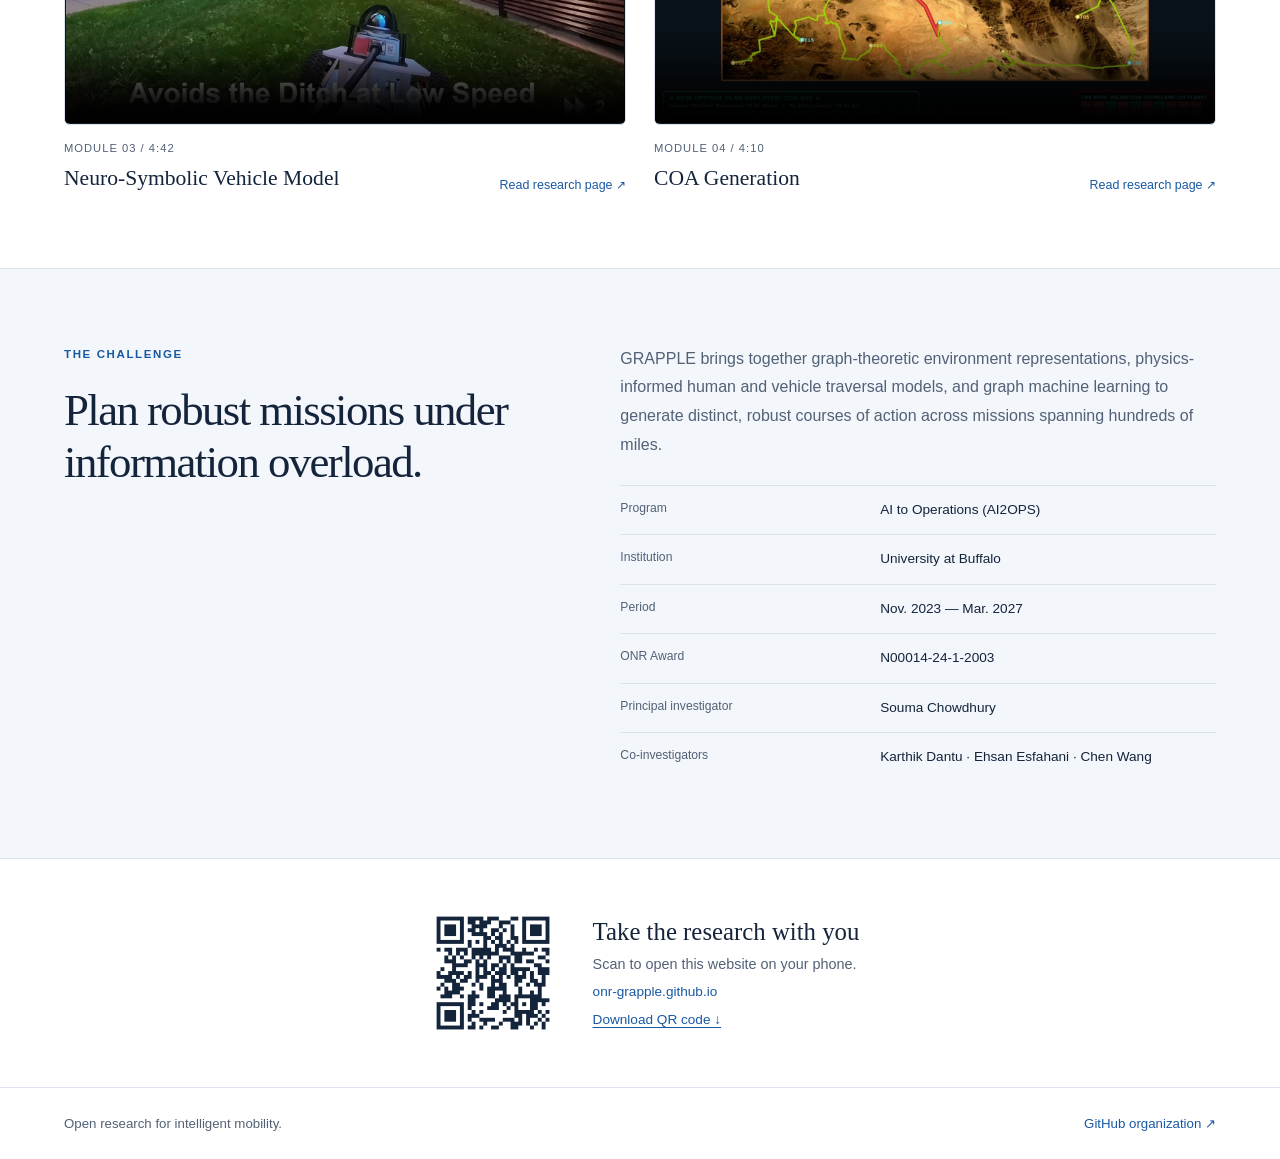
==== commit b897b6c5: "Use animated module pipeline as the homepage banner" ====
--- a/index.html
+++ b/index.html
@@ -10,7 +10,7 @@
     />
     <title>ONR-GRAPPLE | Off-Road Autonomy Research</title>
     <link rel="icon" href="data:,">
-    <link rel="stylesheet" href="styles.css?v=text-width-pipeline-3" />
+    <link rel="stylesheet" href="styles.css?v=pipeline-banner-4" />
   </head>
   <body>
     <a class="skip-link" href="#main">Skip to content</a>
@@ -45,7 +45,7 @@
           </div>
         </div>
 
-<figure class="hero-research-figure"><img src="assets/images/coa-replanning.jpg" alt="GRAPPLE course-of-action replanning demonstration showing terrain routes and blocked corridors" width="1600" height="900"><figcaption>Integrated mission planning · 29 Palms demonstration</figcaption>
+<figure class="hero-research-figure pipeline-figure"><a href="assets/images/grapple-workflow.gif" aria-label="Open the full-size animated four-module pipeline"><picture><source media="(prefers-reduced-motion: reduce)" srcset="assets/images/grapple-workflow.jpg"><img id="pipeline-animation" src="assets/images/grapple-workflow.gif" width="1600" height="900" alt="Animated GRAPPLE pipeline: environment abstraction feeds human and vehicle models, which support COA generation; weather-driven replanning feeds back into the environment representation" fetchpriority="high"></picture></a><div class="pipeline-actions"><figcaption>The four-module workflow, animated from the GRAPPLE presentation. See the research pages for the context of reported results.</figcaption></div>
 </figure>
       </section>
 
@@ -56,8 +56,7 @@
 <p>GRAPPLE investigates how to generate diverse, robust courses of action for missions spanning hundreds of miles, under changing terrain, weather, obstacle, and adversary information. The program combines graph-theoretic environment representations with physics-informed human and vehicle mobility models and graph learning for task planning.</p>
 <p>Environment abstraction provides a shared terrain representation. Human and vehicle models describe agent-specific traversal costs. COA generation uses this information to allocate and sequence tasks, then revisits the plan pool when conditions change.</p>
 </div>
-        <figure class="pipeline-figure"><a href="assets/images/grapple-workflow.gif" aria-label="Open the full-size animated four-module pipeline"><picture><source media="(prefers-reduced-motion: reduce)" srcset="assets/images/grapple-workflow.jpg"><img id="pipeline-animation" src="assets/images/grapple-workflow.gif" width="1600" height="900" alt="Animated GRAPPLE pipeline: environment abstraction feeds human and vehicle models, which support COA generation; weather-driven replanning feeds back into the environment representation" loading="lazy"></picture></a><div class="pipeline-actions"><figcaption>The four-module workflow, animated from the GRAPPLE presentation. See the research pages for the context of reported results.</figcaption></div>
-</figure>
+        
       </section>
 
       <section class="projects-section" id="projects">
--- a/styles.css
+++ b/styles.css
@@ -35,7 +35,7 @@
 .primary-action { display: inline-flex; align-items: center; gap: 20px; padding: 13px 20px; border-radius: 5px; background: var(--accent); color: white; font-size: .9rem; font-weight: 600; }
 .primary-action:hover { background: #103f76; color: white; }
 .text-action { color: var(--accent); font-size: .9rem; border-bottom: 1px solid #a9bfda; padding-bottom: 4px; }
-.hero-research-figure { max-width: 960px; margin: 46px auto 0; }
+.hero-research-figure { width: 100%; max-width: none; margin: 46px auto 0; }
 .hero-research-figure img { display: block; width: 100%; height: auto; border: 1px solid var(--line); border-radius: 8px; }
 figcaption { margin-top: 12px; font-size: .8rem; line-height: 1.6; color: var(--muted); }
 .program-overview { width: 100%; max-width: none; margin: 0; padding: 80px 0; display: grid; grid-template-columns: minmax(0, 1fr); gap: 32px; align-items: start; }
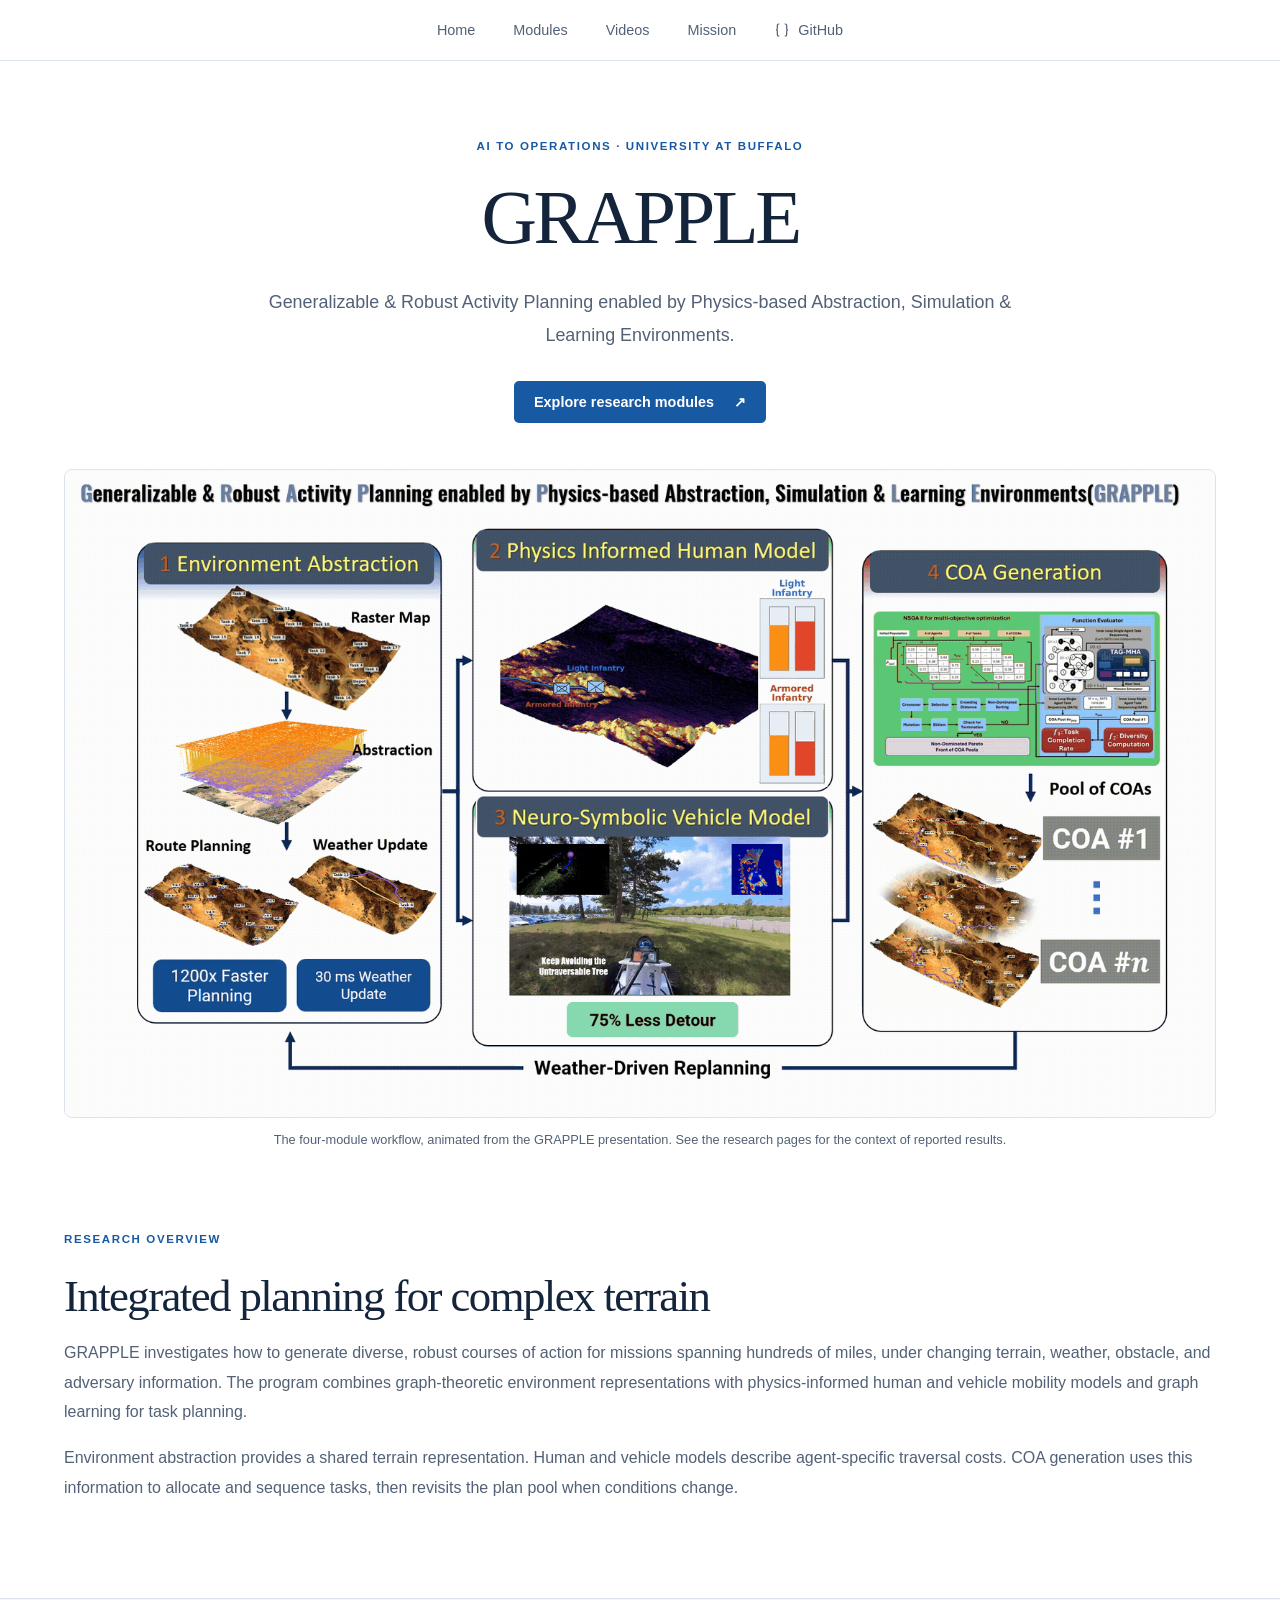
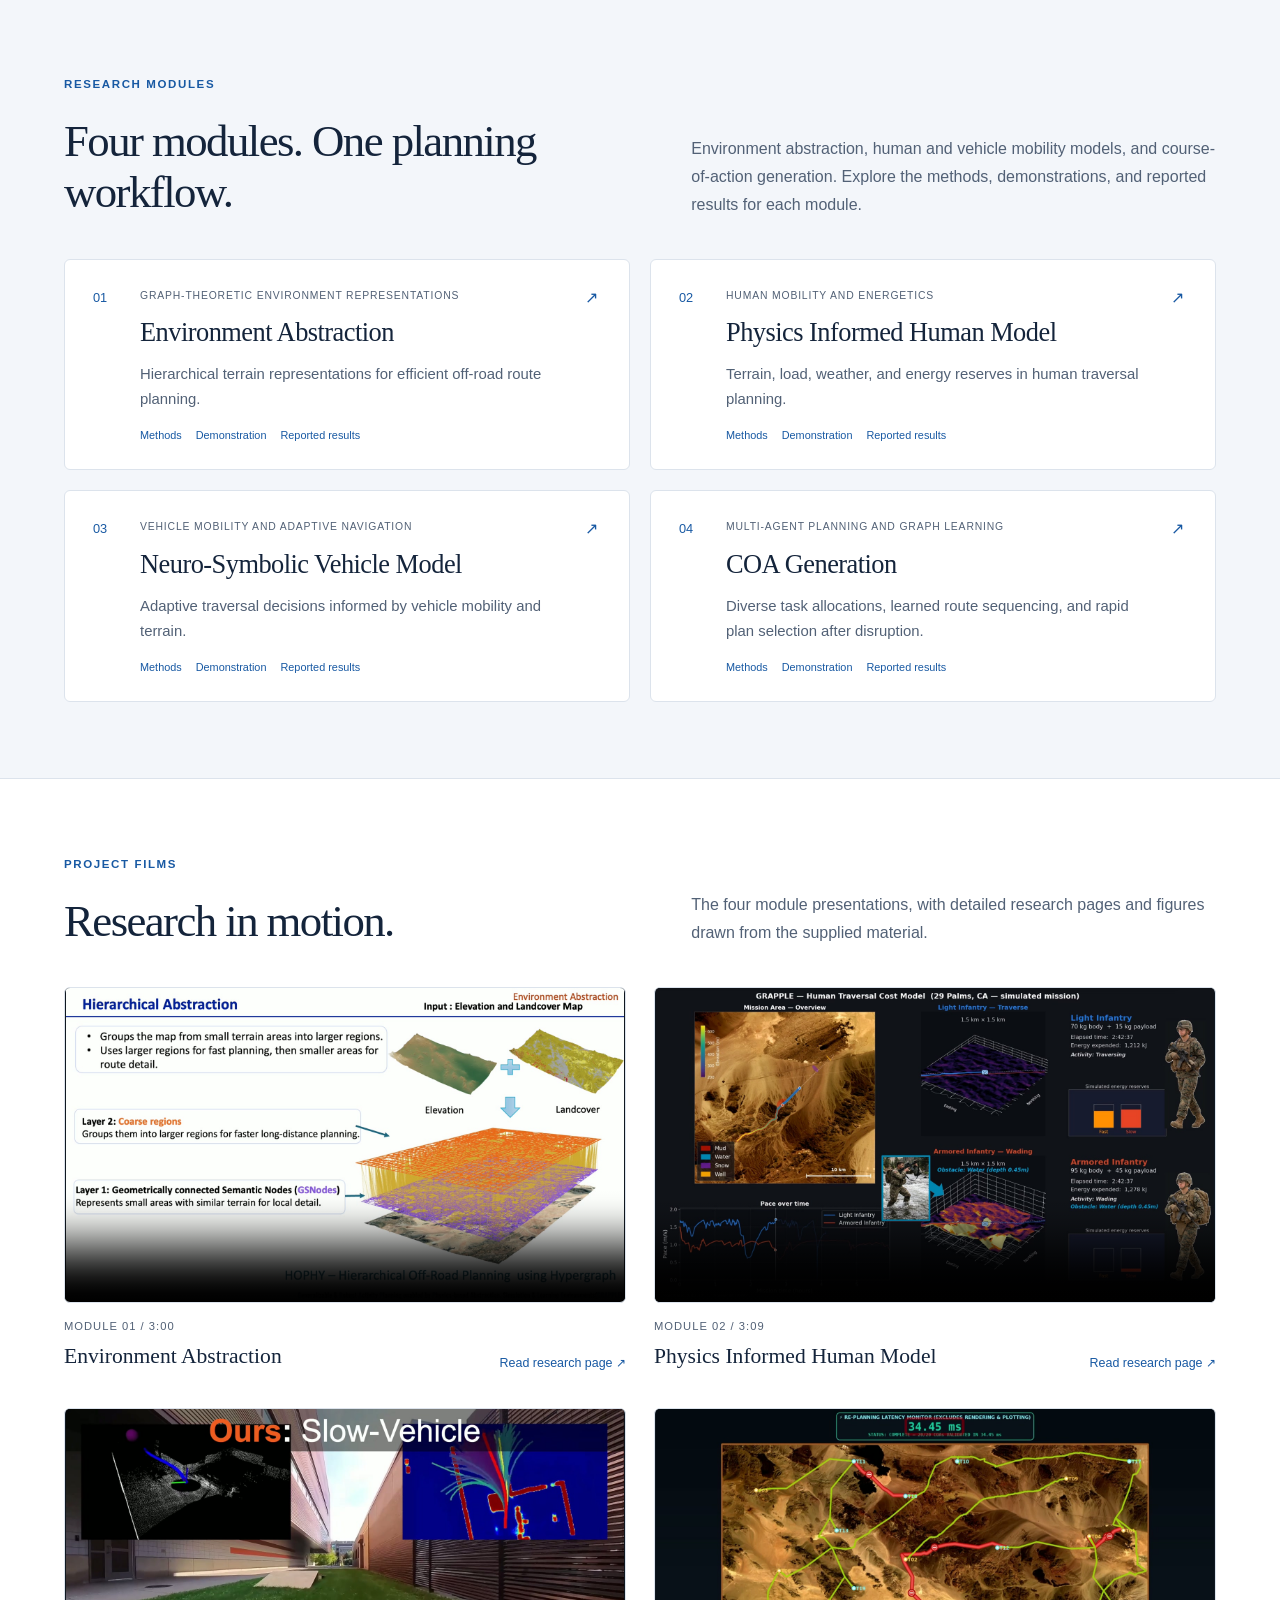
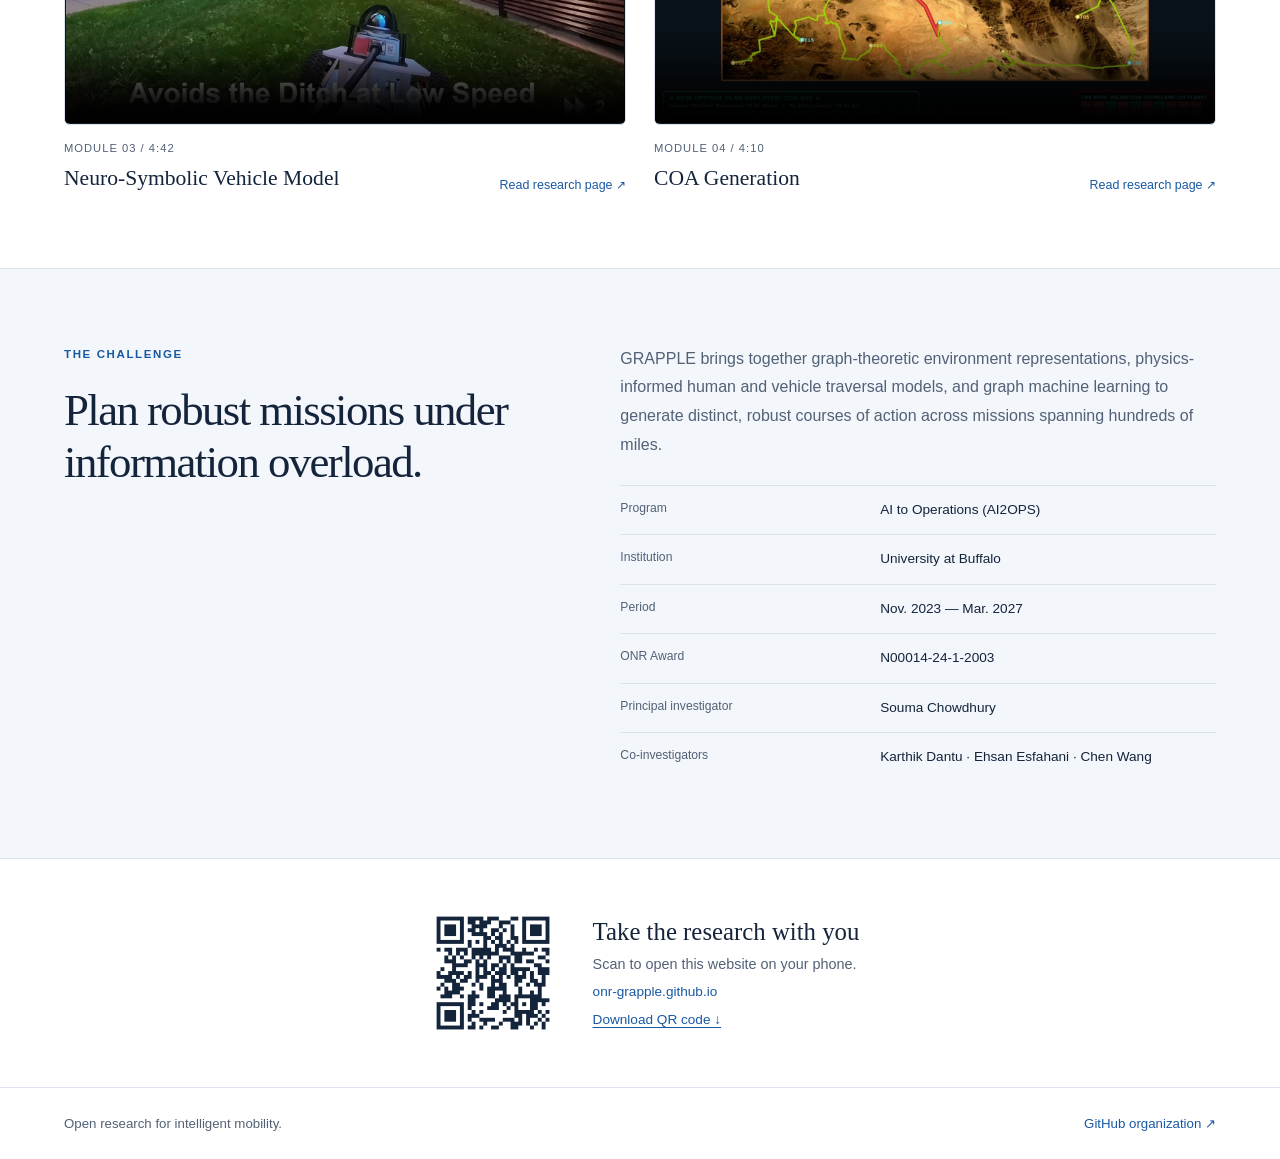
==== commit a35269e8: "Clean homepage whitespace" ====
--- a/index.html
+++ b/index.html
@@ -56,7 +56,7 @@
 <p>GRAPPLE investigates how to generate diverse, robust courses of action for missions spanning hundreds of miles, under changing terrain, weather, obstacle, and adversary information. The program combines graph-theoretic environment representations with physics-informed human and vehicle mobility models and graph learning for task planning.</p>
 <p>Environment abstraction provides a shared terrain representation. Human and vehicle models describe agent-specific traversal costs. COA generation uses this information to allocate and sequence tasks, then revisits the plan pool when conditions change.</p>
 </div>
-        
+
       </section>
 
       <section class="projects-section" id="projects">
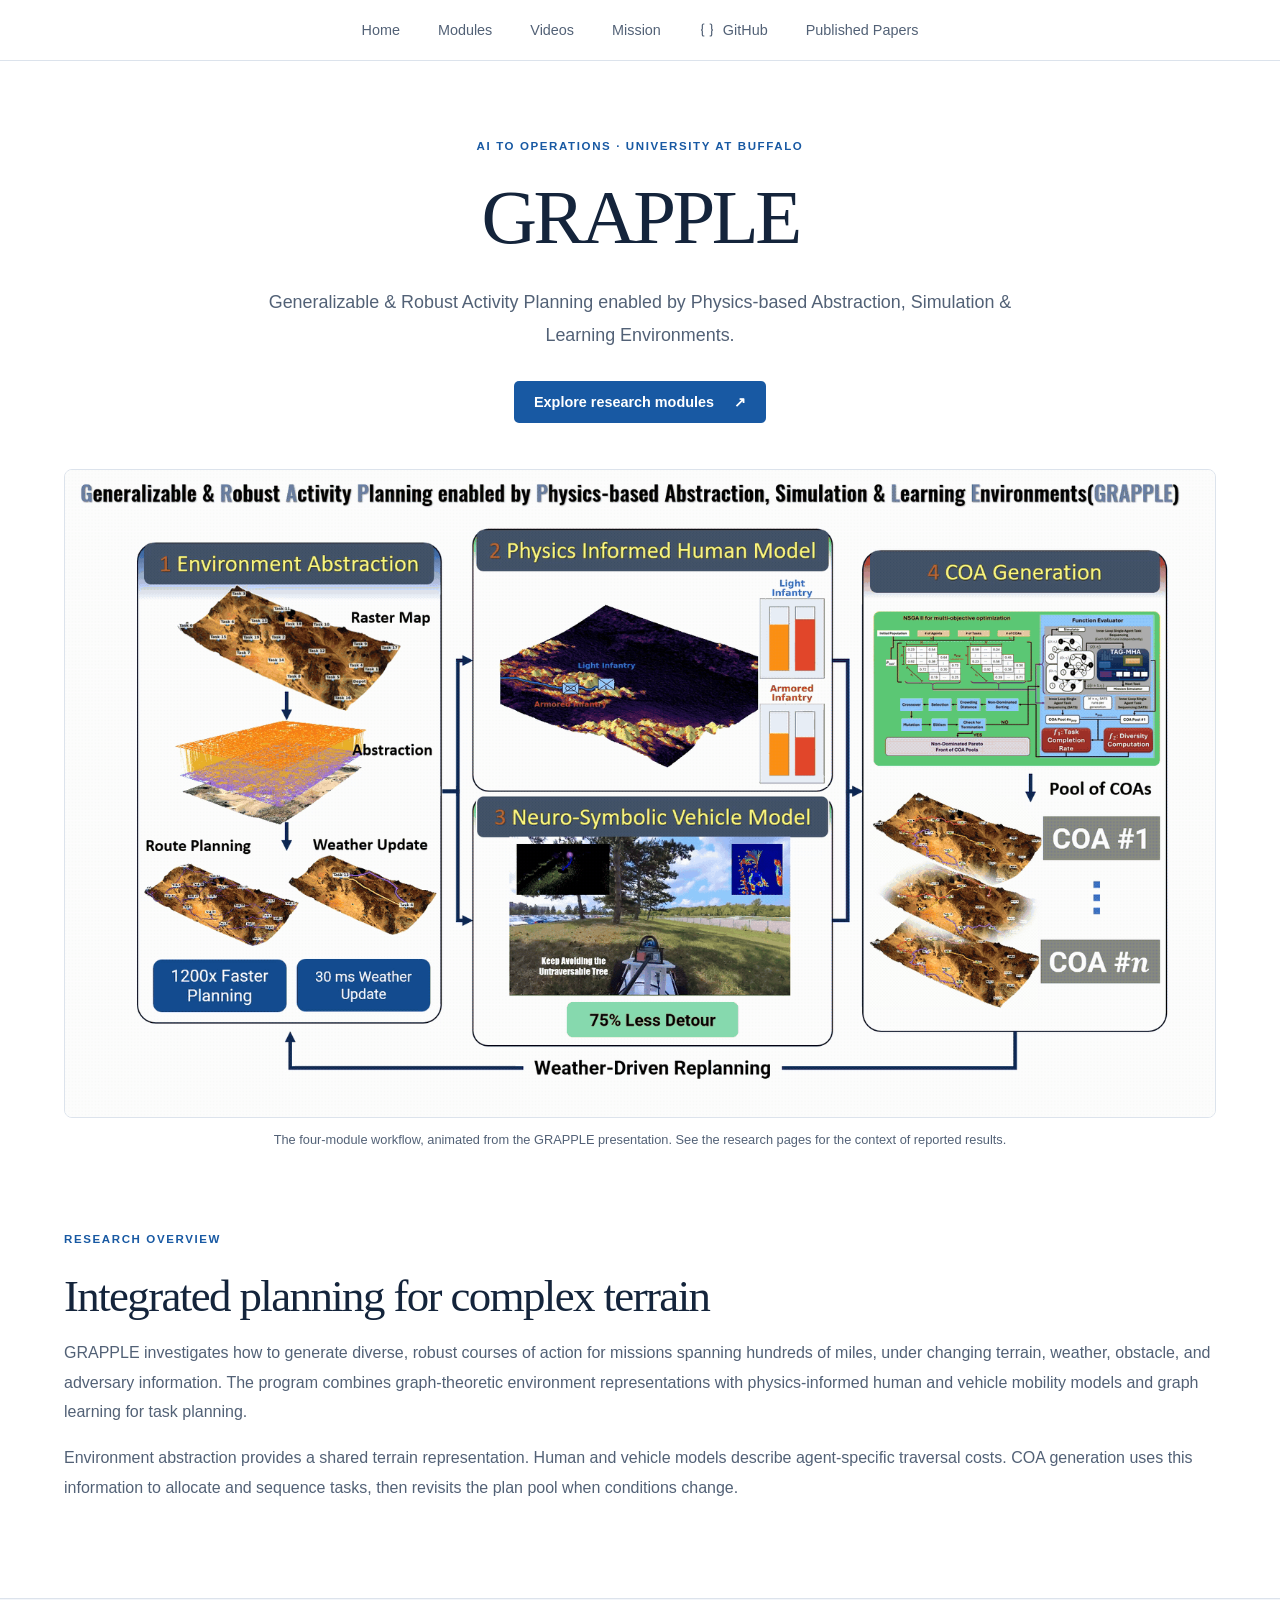
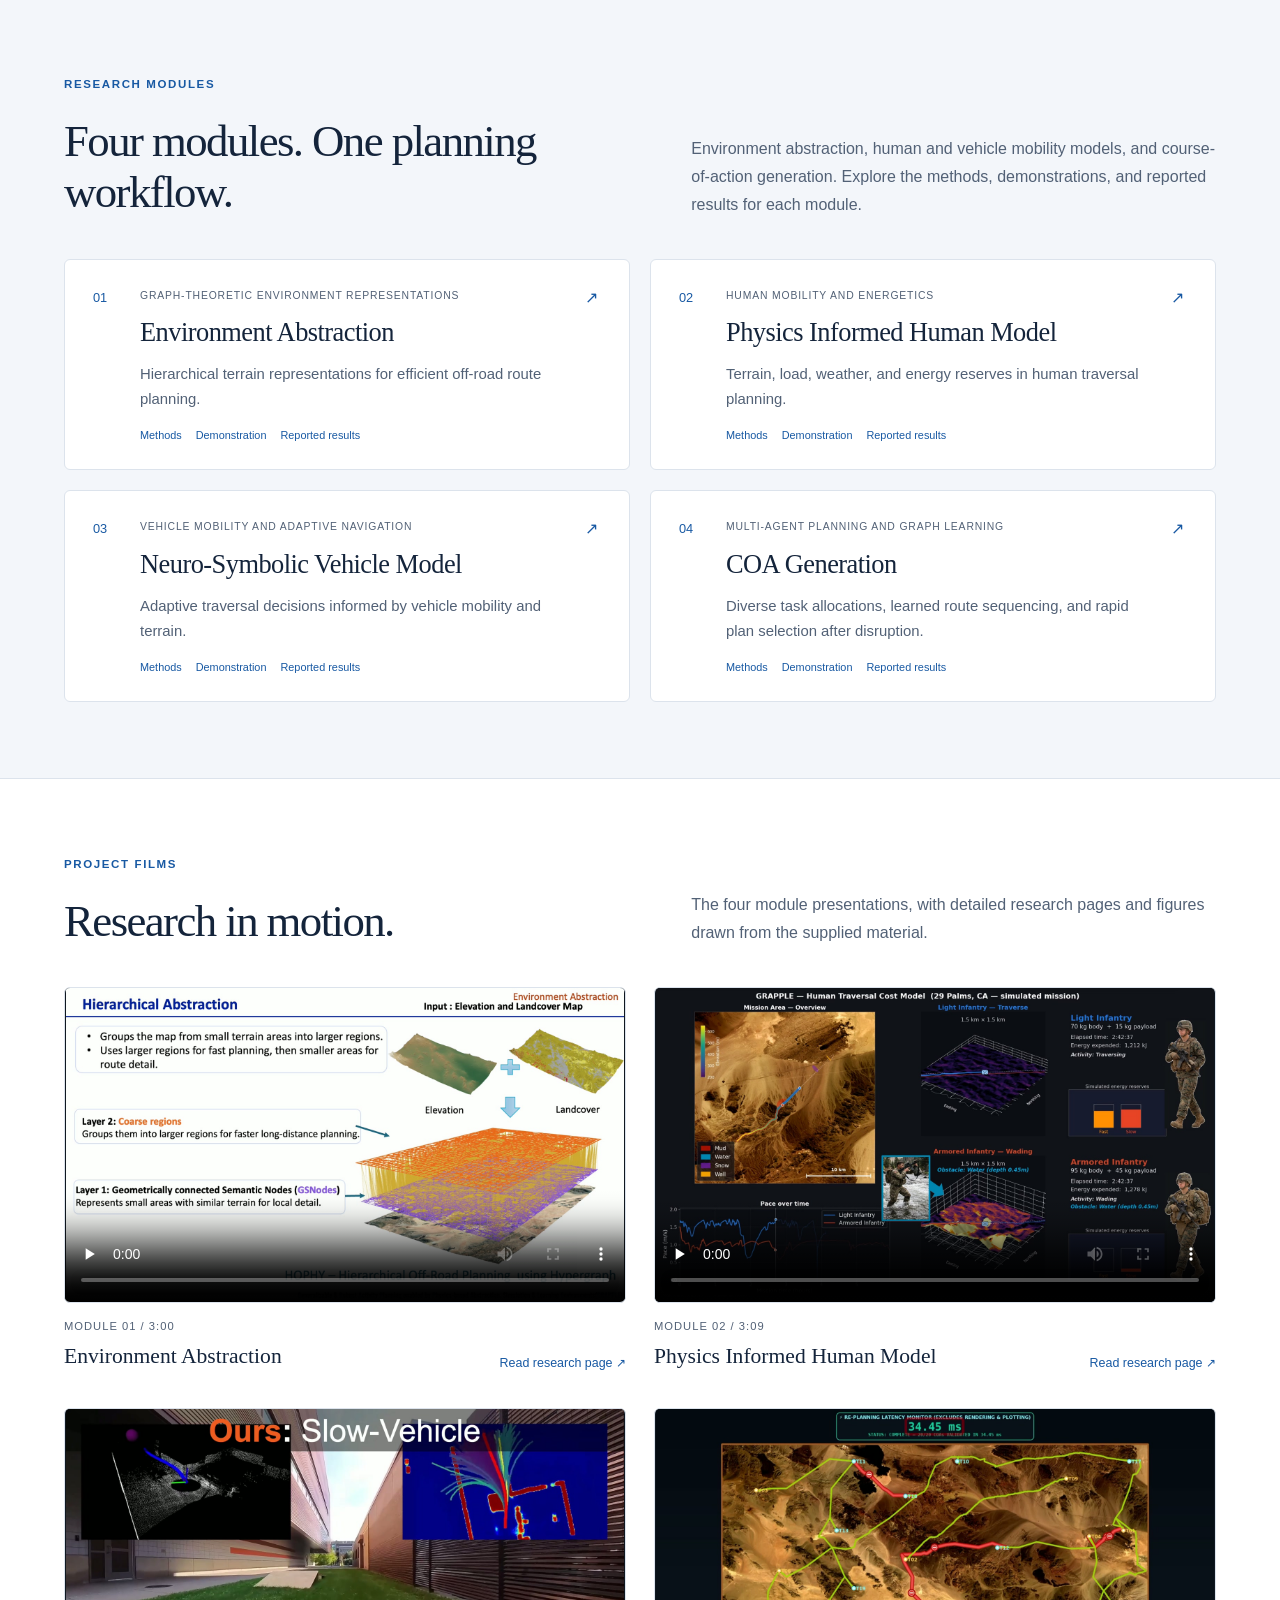
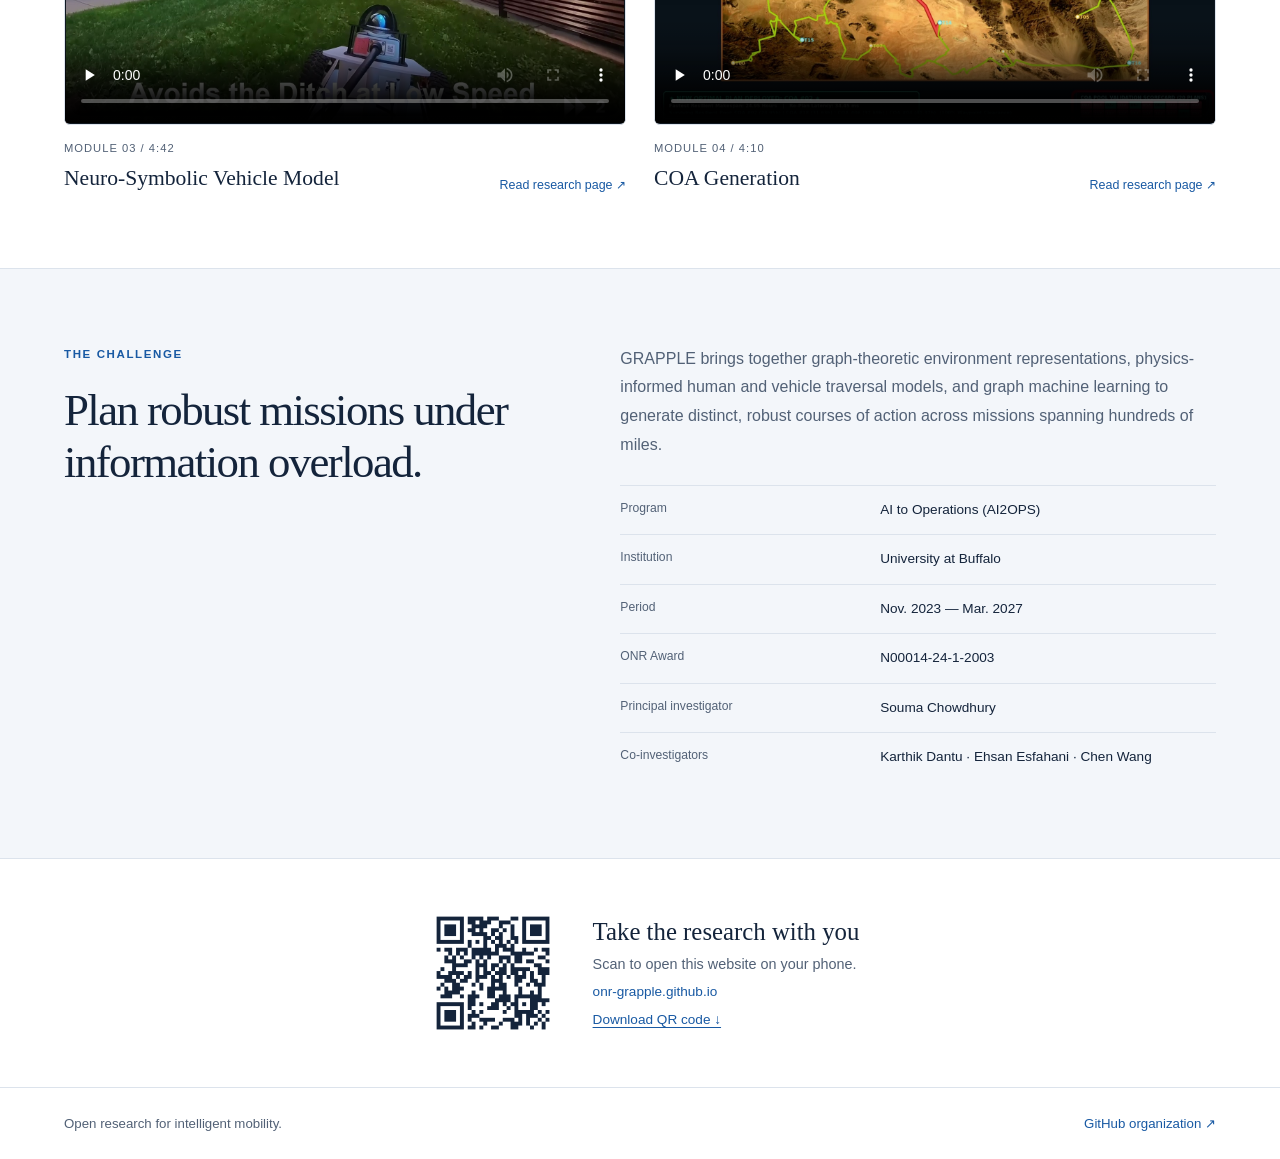
==== commit 72b90239: "Add published papers page organized by research module" ====
--- a/index.html
+++ b/index.html
@@ -10,7 +10,7 @@
     />
     <title>ONR-GRAPPLE | Off-Road Autonomy Research</title>
     <link rel="icon" href="data:,">
-    <link rel="stylesheet" href="styles.css?v=pipeline-banner-4" />
+    <link rel="stylesheet" href="styles.css?v=publications-5" />
   </head>
   <body>
     <a class="skip-link" href="#main">Skip to content</a>
@@ -24,7 +24,8 @@
           <svg aria-hidden="true" viewBox="0 0 24 24"><path d="M8 3H7a2 2 0 0 0-2 2v5a2 2 0 0 1-2 2 2 2 0 0 1 2 2v5c0 1.1.9 2 2 2h1M16 21h1a2 2 0 0 0 2-2v-5c0-1.1.9-2 2-2a2 2 0 0 1-2-2V5a2 2 0 0 0-2-2h-1"/></svg>
           GitHub
         </a>
-      </nav>
+      <a href="papers.html">Published Papers</a>
+</nav>
     </header>
 
     <main id="main">
--- a/styles.css
+++ b/styles.css
@@ -158,3 +158,12 @@
 .pipeline-actions { margin: 12px 0 0; padding: 0; }
 .pipeline-actions figcaption { margin: 0; }
 @media (max-width: 680px) { .pipeline-actions { align-items: flex-start; flex-direction: column; } }
+
+.site-header nav a[aria-current="page"] { color: var(--accent); border-bottom: 2px solid var(--accent); padding-bottom: 5px; }
+.publications-layout { max-width: var(--width); margin: auto; padding: 42px 24px 70px; }
+.publication-module-nav { display: flex; flex-wrap: wrap; gap: 16px 28px; padding-bottom: 32px; border-bottom: 1px solid var(--line); color: var(--accent); font-size: .85rem; line-height: 1.6; }
+.publication-module { padding: 40px 0; border-bottom: 1px solid var(--line); }
+.publication-heading .eyebrow { margin-bottom: 12px; }
+.publication-heading h2 { margin: 0 0 14px; font-size: clamp(1.6rem, 3vw, 2.3rem); }
+.publication-heading > a { color: var(--accent); font-size: .85rem; }
+.publication-empty { color: var(--muted); margin: 26px 0 0; font-size: .95rem; }
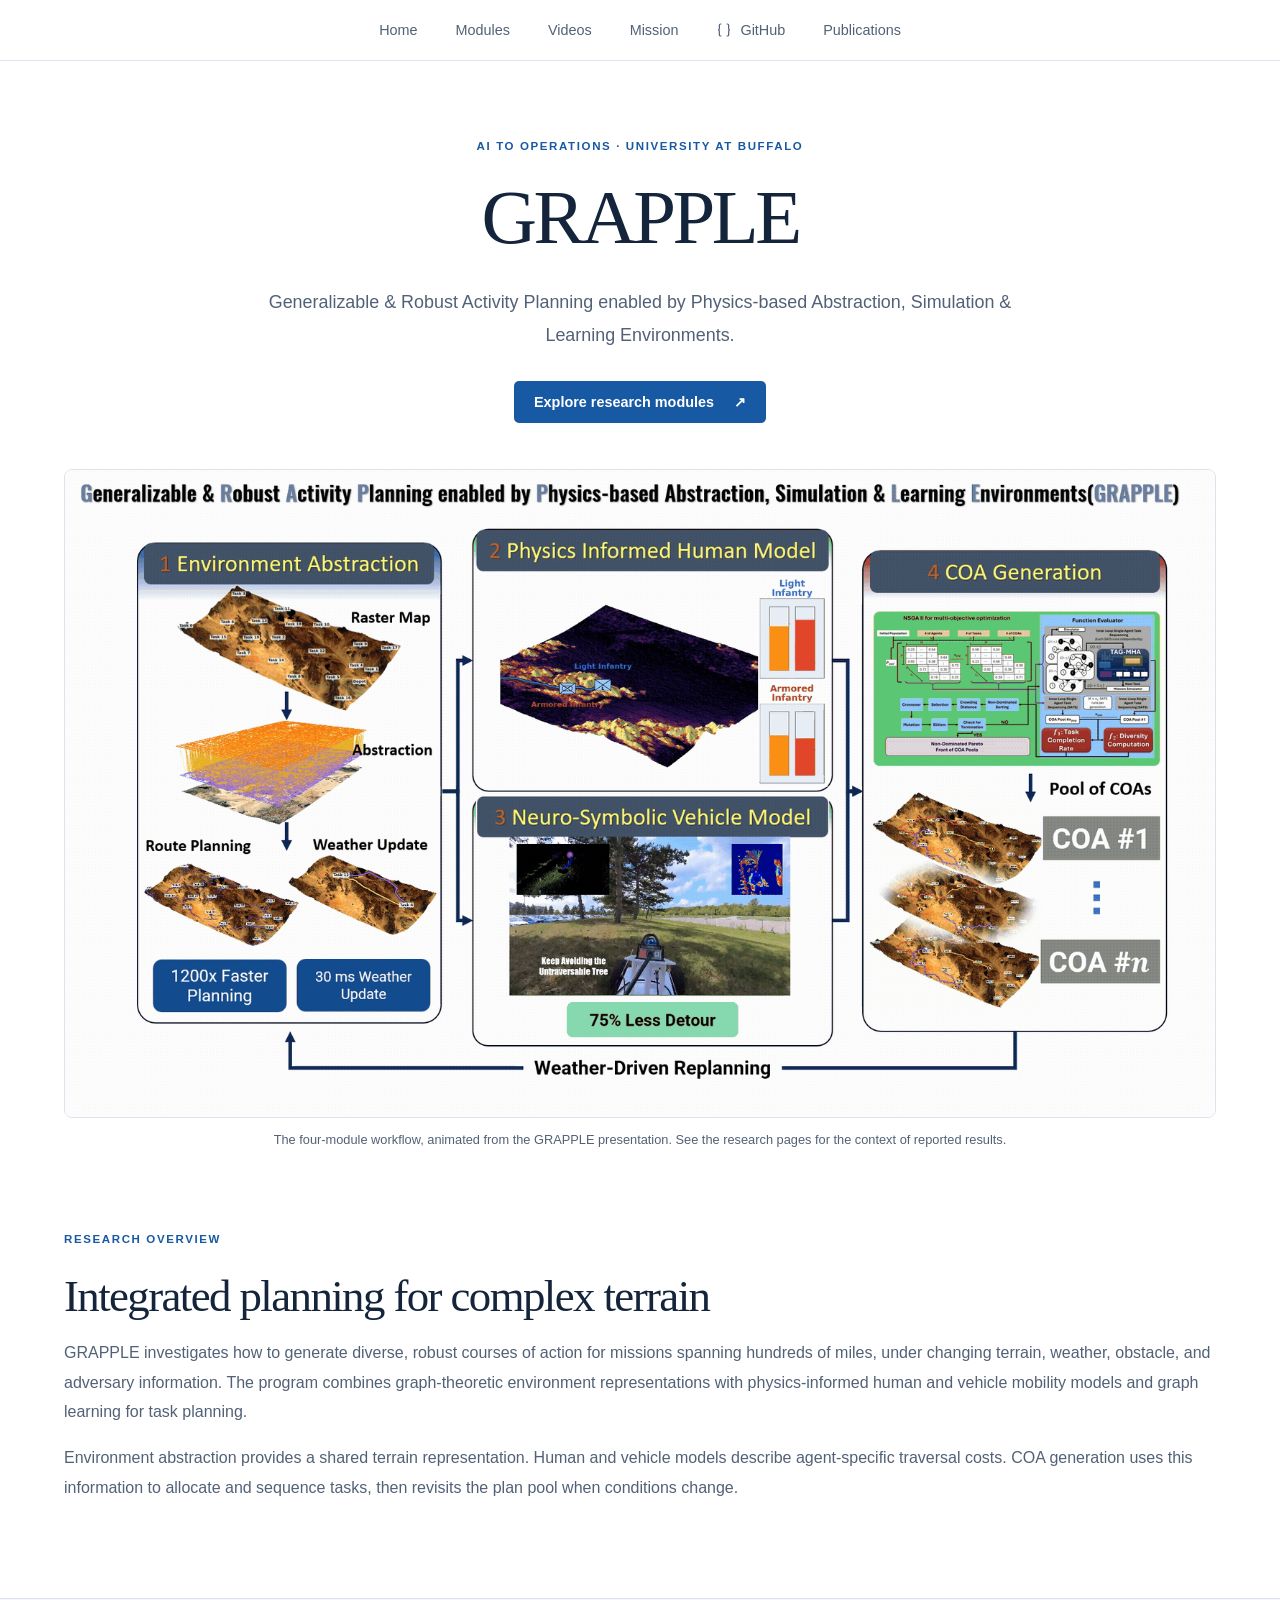
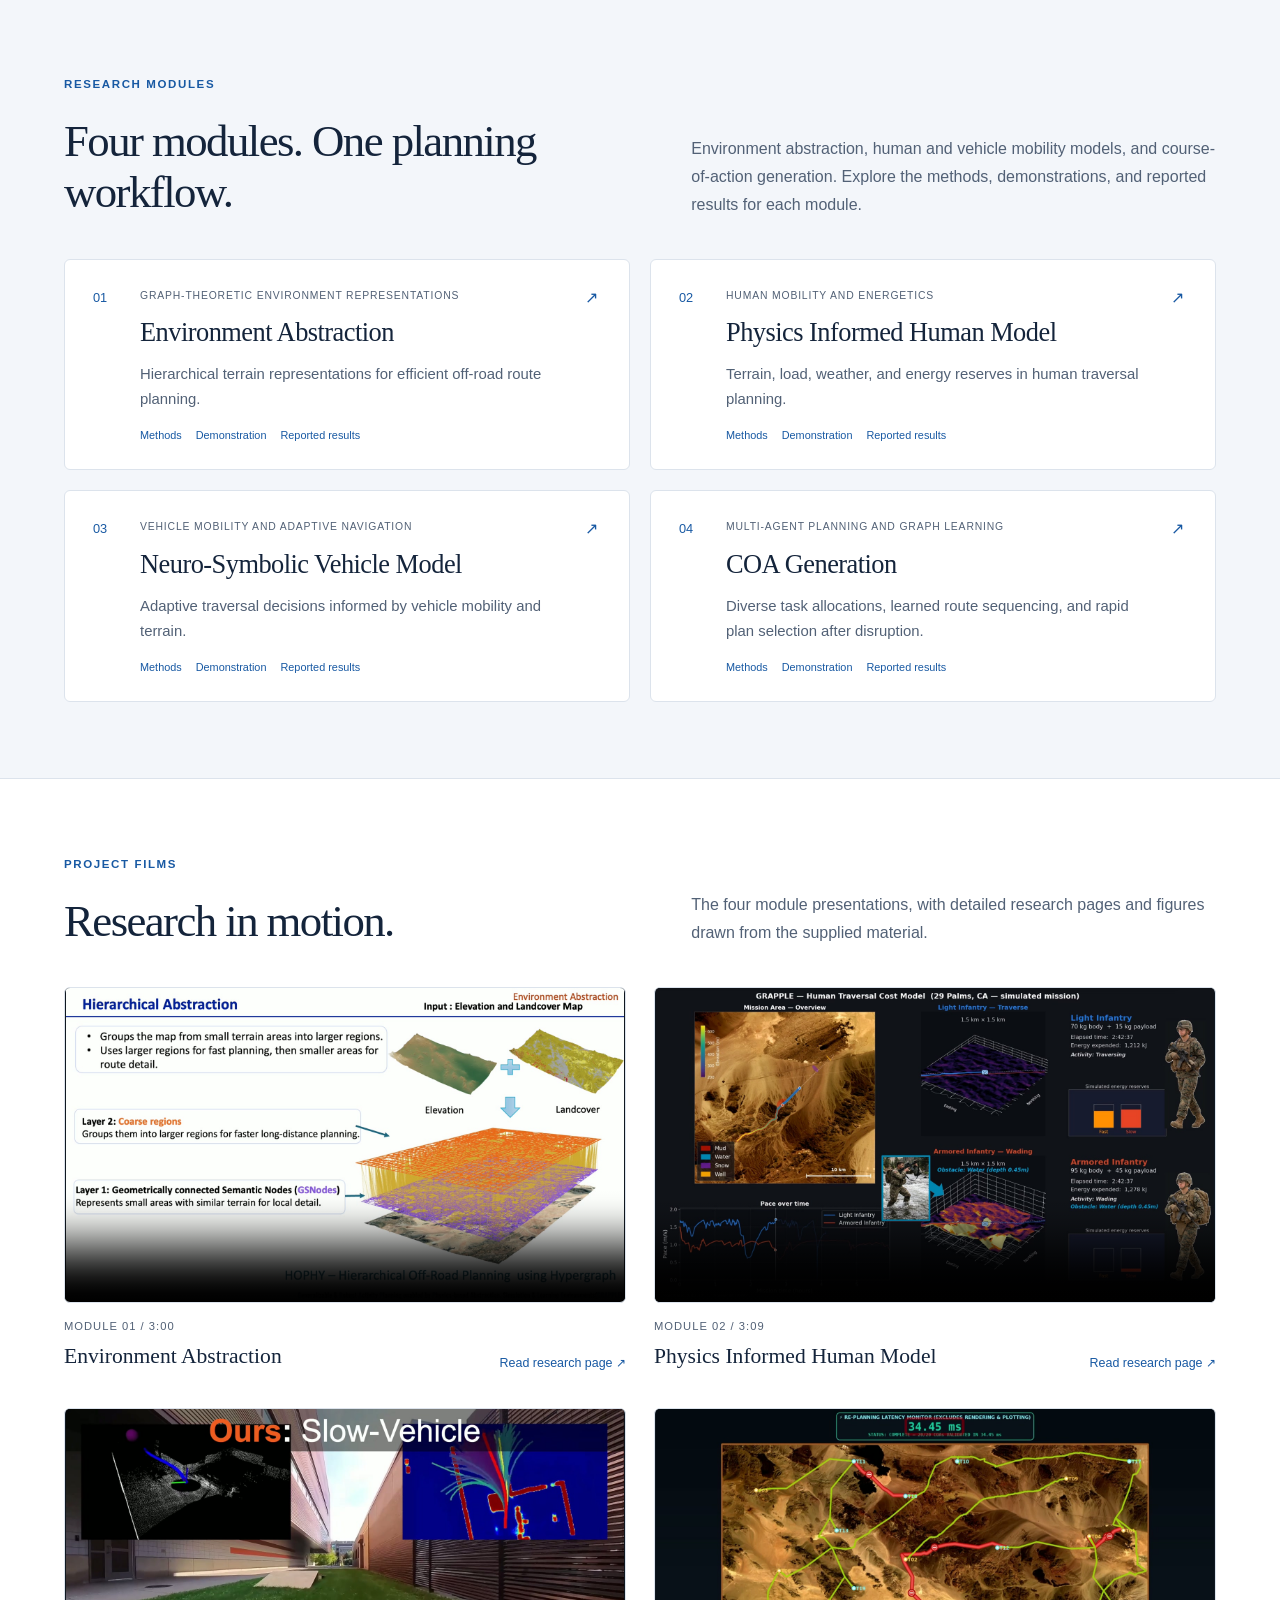
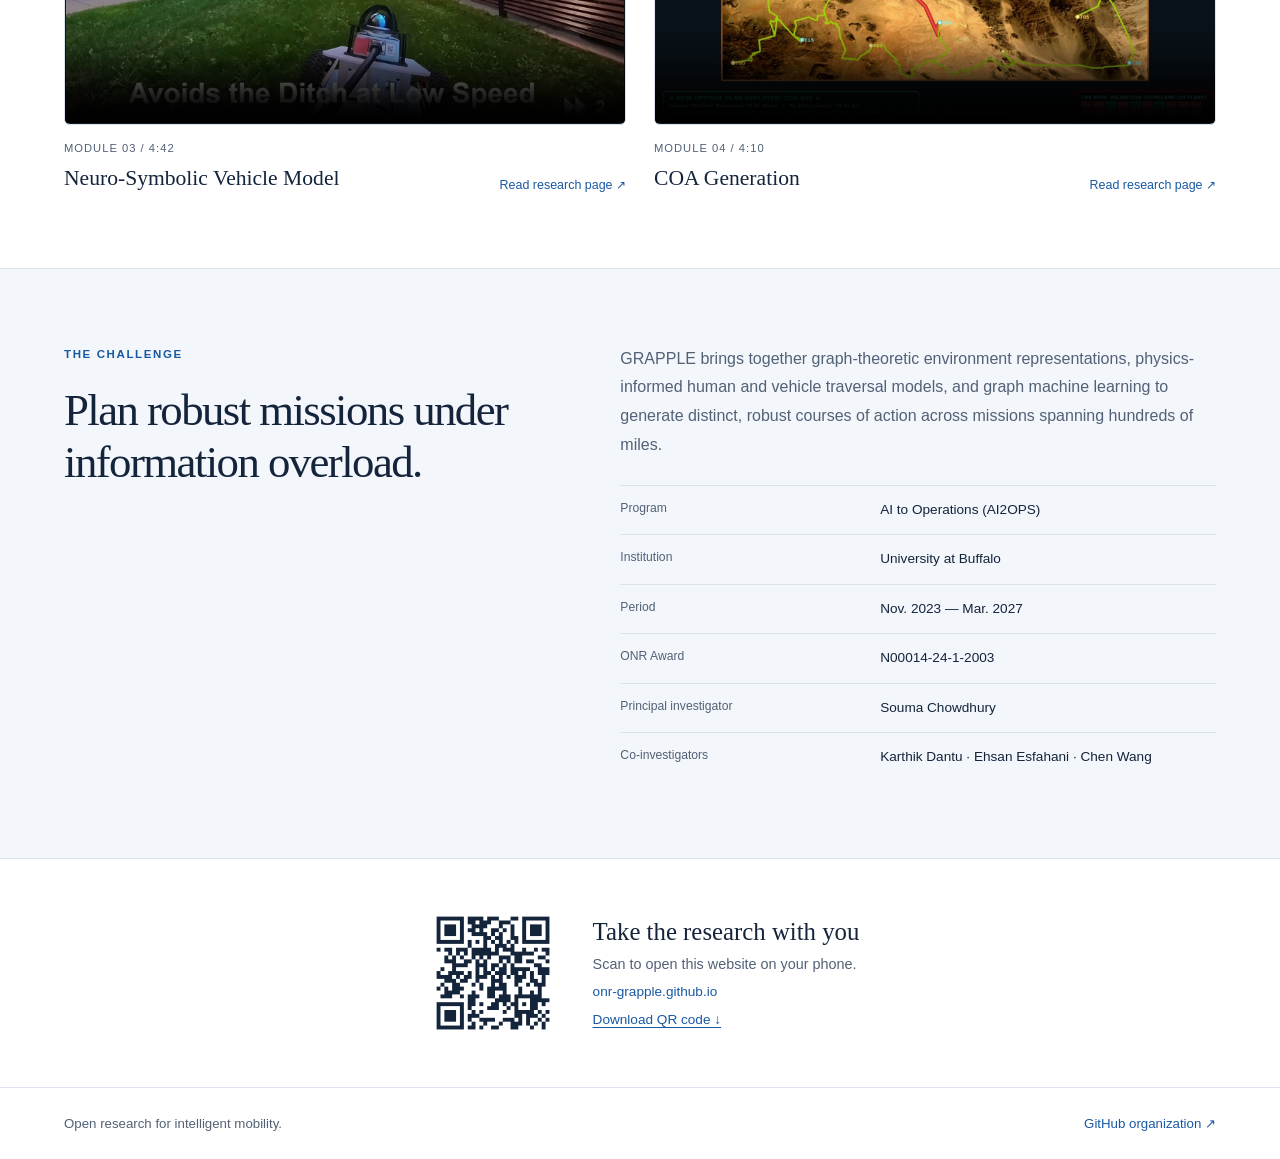
==== commit 4407ce63: "Rename Publications and add CLEAR RA-L citation" ====
--- a/index.html
+++ b/index.html
@@ -10,7 +10,7 @@
     />
     <title>ONR-GRAPPLE | Off-Road Autonomy Research</title>
     <link rel="icon" href="data:,">
-    <link rel="stylesheet" href="styles.css?v=publications-5" />
+    <link rel="stylesheet" href="styles.css?v=clear-publication-6" />
   </head>
   <body>
     <a class="skip-link" href="#main">Skip to content</a>
@@ -24,7 +24,7 @@
           <svg aria-hidden="true" viewBox="0 0 24 24"><path d="M8 3H7a2 2 0 0 0-2 2v5a2 2 0 0 1-2 2 2 2 0 0 1 2 2v5c0 1.1.9 2 2 2h1M16 21h1a2 2 0 0 0 2-2v-5c0-1.1.9-2 2-2a2 2 0 0 1-2-2V5a2 2 0 0 0-2-2h-1"/></svg>
           GitHub
         </a>
-      <a href="papers.html">Published Papers</a>
+      <a href="papers.html">Publications</a>
 </nav>
     </header>
 
--- a/styles.css
+++ b/styles.css
@@ -167,3 +167,10 @@
 .publication-heading h2 { margin: 0 0 14px; font-size: clamp(1.6rem, 3vw, 2.3rem); }
 .publication-heading > a { color: var(--accent); font-size: .85rem; }
 .publication-empty { color: var(--muted); margin: 26px 0 0; font-size: .95rem; }
+
+.publication-entry { margin-top: 30px; max-width: 930px; }
+.publication-entry h3 { margin: 0 0 14px; font: 400 clamp(1.4rem, 2.6vw, 1.8rem)/1.35 Georgia, serif; }
+.publication-entry h3 a, .publication-paper-link { color: var(--accent); }
+.publication-authors, .publication-venue { font-size: .92rem; line-height: 1.7; color: var(--muted); margin: 8px 0; }
+.publication-description { line-height: 1.8; margin: 20px 0; color: var(--ink); }
+.publication-paper-link { display: inline-block; text-decoration: underline; text-underline-offset: 3px; font-size: .9rem; }
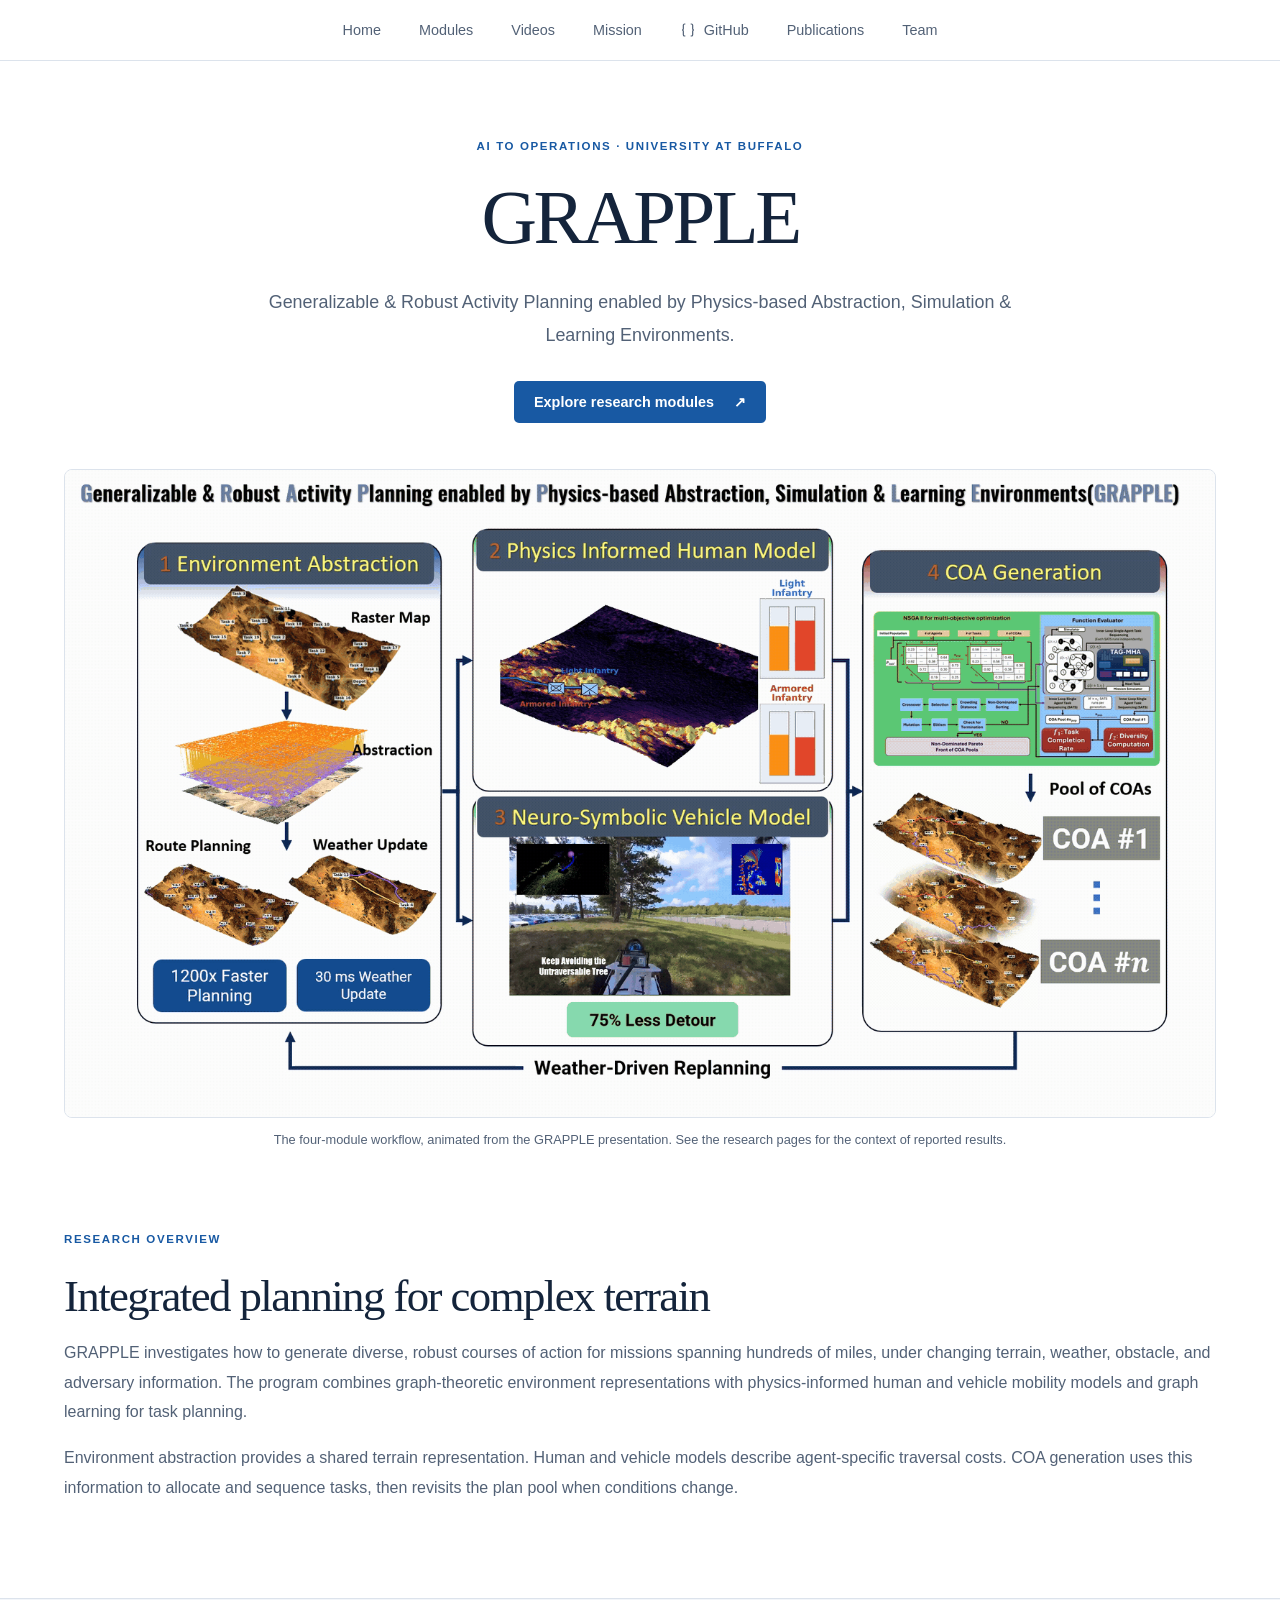
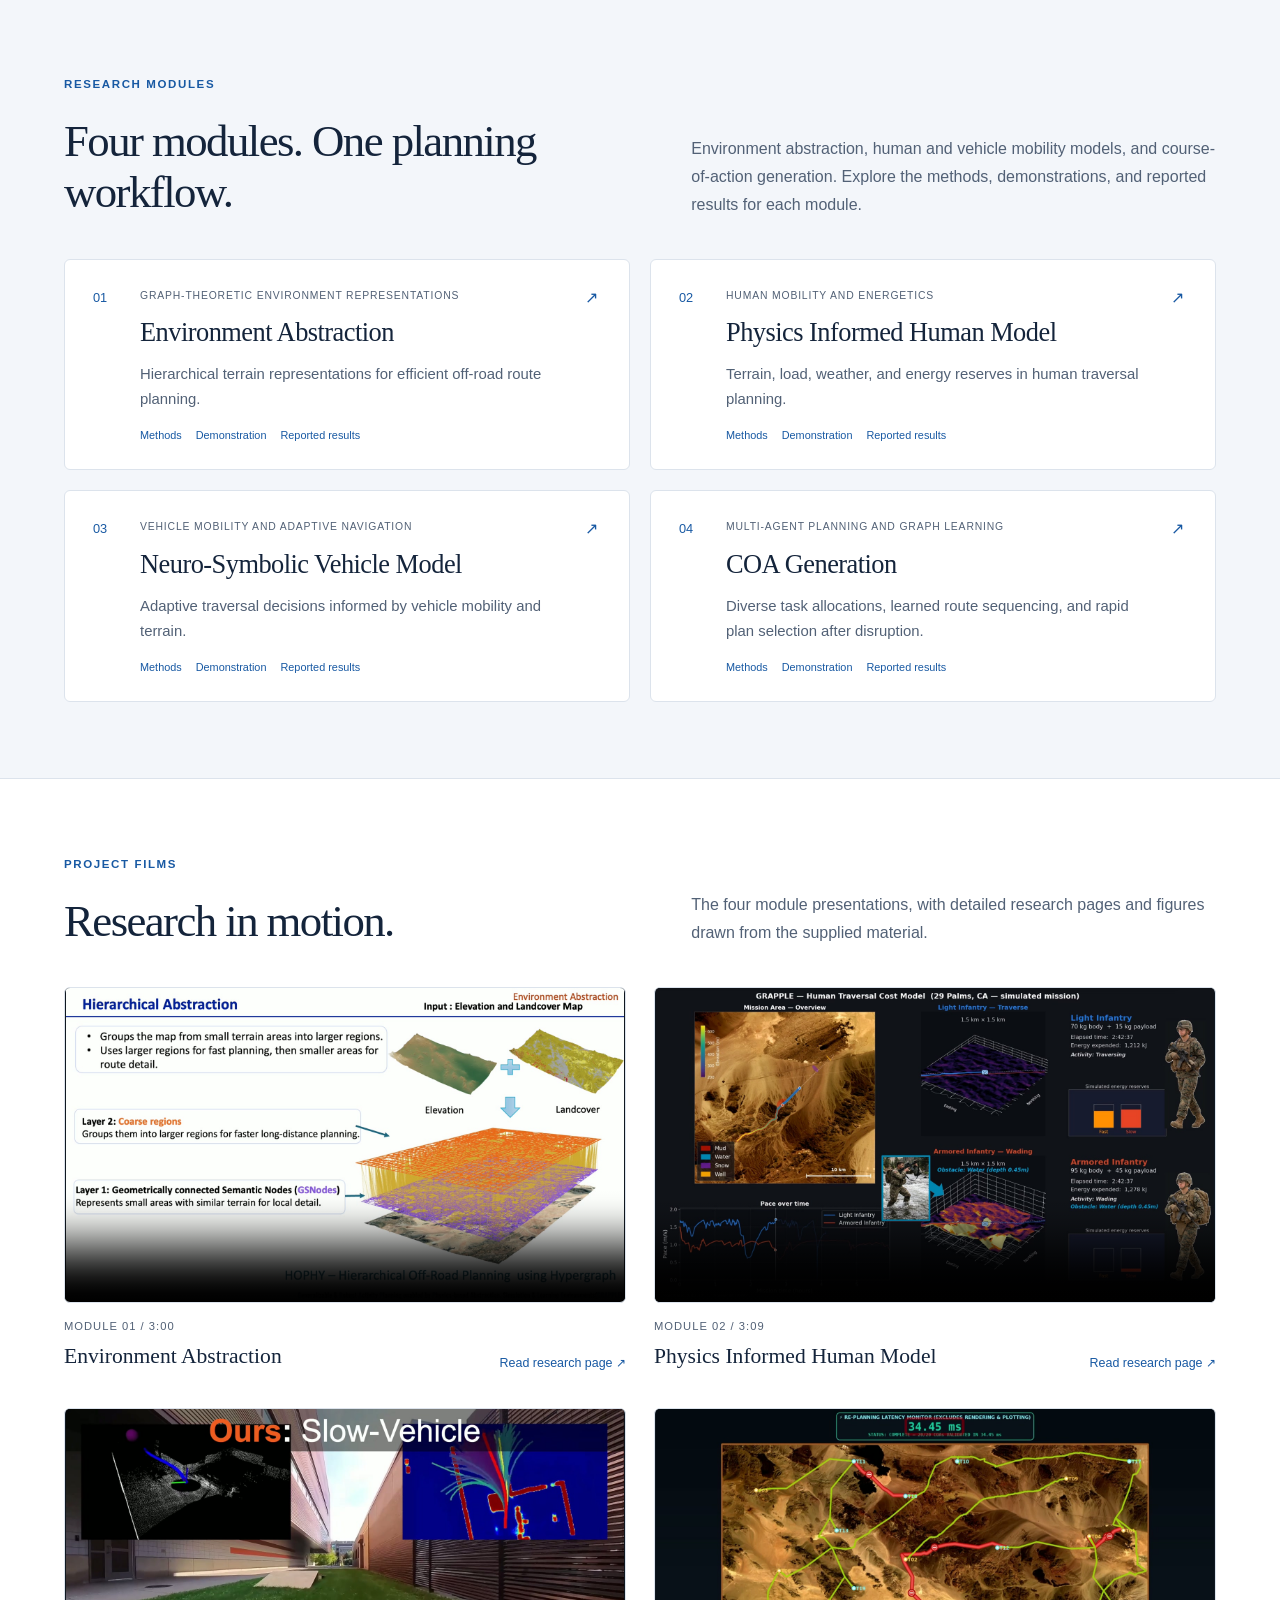
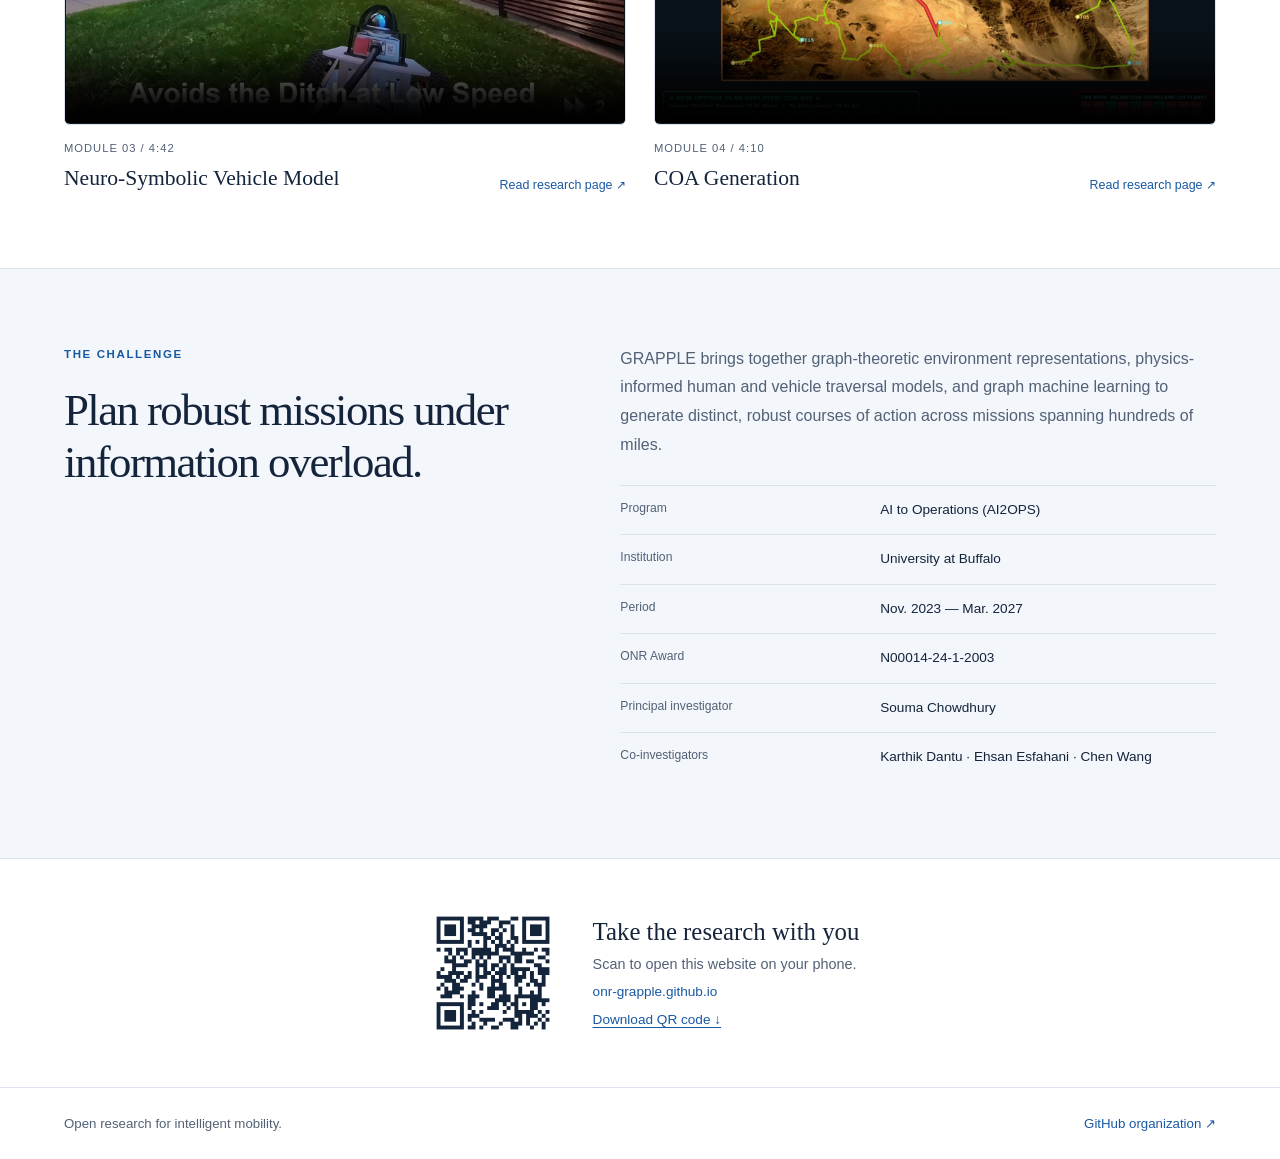
==== commit 699fd99b: "Add Team page with investigator portraits and research profiles" ====
--- a/index.html
+++ b/index.html
@@ -10,7 +10,7 @@
     />
     <title>ONR-GRAPPLE | Off-Road Autonomy Research</title>
     <link rel="icon" href="data:,">
-    <link rel="stylesheet" href="styles.css?v=clear-publication-6" />
+    <link rel="stylesheet" href="styles.css?v=team-7" />
   </head>
   <body>
     <a class="skip-link" href="#main">Skip to content</a>
@@ -25,7 +25,7 @@
           GitHub
         </a>
       <a href="papers.html">Publications</a>
-</nav>
+<a href="team.html">Team</a></nav>
     </header>
 
     <main id="main">
--- a/styles.css
+++ b/styles.css
@@ -174,3 +174,15 @@
 .publication-authors, .publication-venue { font-size: .92rem; line-height: 1.7; color: var(--muted); margin: 8px 0; }
 .publication-description { line-height: 1.8; margin: 20px 0; color: var(--ink); }
 .publication-paper-link { display: inline-block; text-decoration: underline; text-underline-offset: 3px; font-size: .9rem; }
+
+.team-layout { max-width: var(--width); margin: auto; padding: 56px 24px 24px; display: grid; grid-template-columns: repeat(2, minmax(0, 1fr)); gap: 48px 40px; }
+.team-member { display: grid; grid-template-columns: 140px minmax(0, 1fr); gap: 24px; align-items: start; padding-bottom: 32px; border-bottom: 1px solid var(--line); }
+.team-member img { display: block; width: 140px; height: 140px; object-fit: cover; border-radius: 5px; }
+.team-member .eyebrow { margin-bottom: 10px; font-size: .65rem; }
+.team-member h2 { margin: 0 0 14px; font-size: 1.7rem; line-height: 1.2; }
+.team-affiliation { color: var(--muted); font-size: .86rem; line-height: 1.65; }
+.team-bio { font-size: .94rem; line-height: 1.75; }
+.team-profile { color: var(--accent); font-size: .85rem; }
+.team-attribution { max-width: var(--width); margin: 0 auto; padding: 12px 24px 48px; color: var(--muted); font-size: .78rem; line-height: 1.6; }
+@media (max-width: 980px) { .team-layout { grid-template-columns: 1fr; } }
+@media (max-width: 480px) { .team-member { grid-template-columns: 1fr; } }
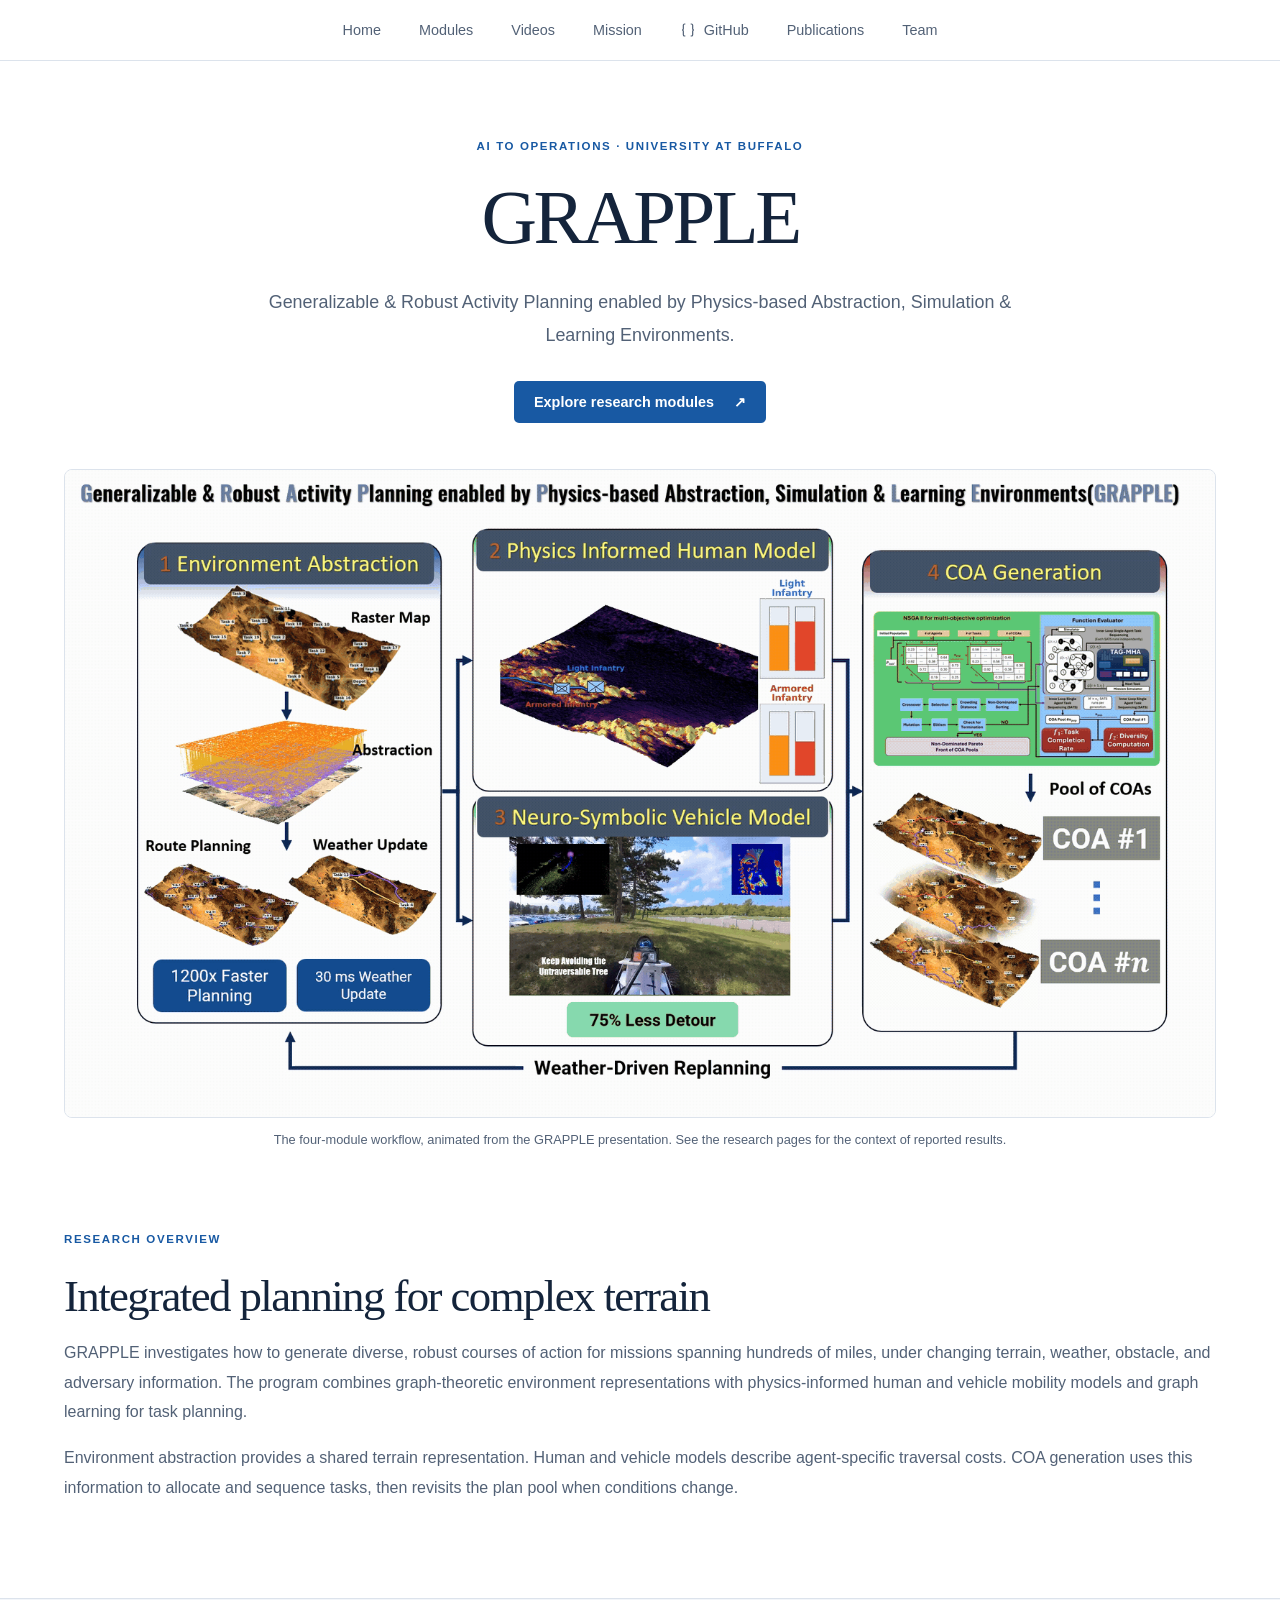
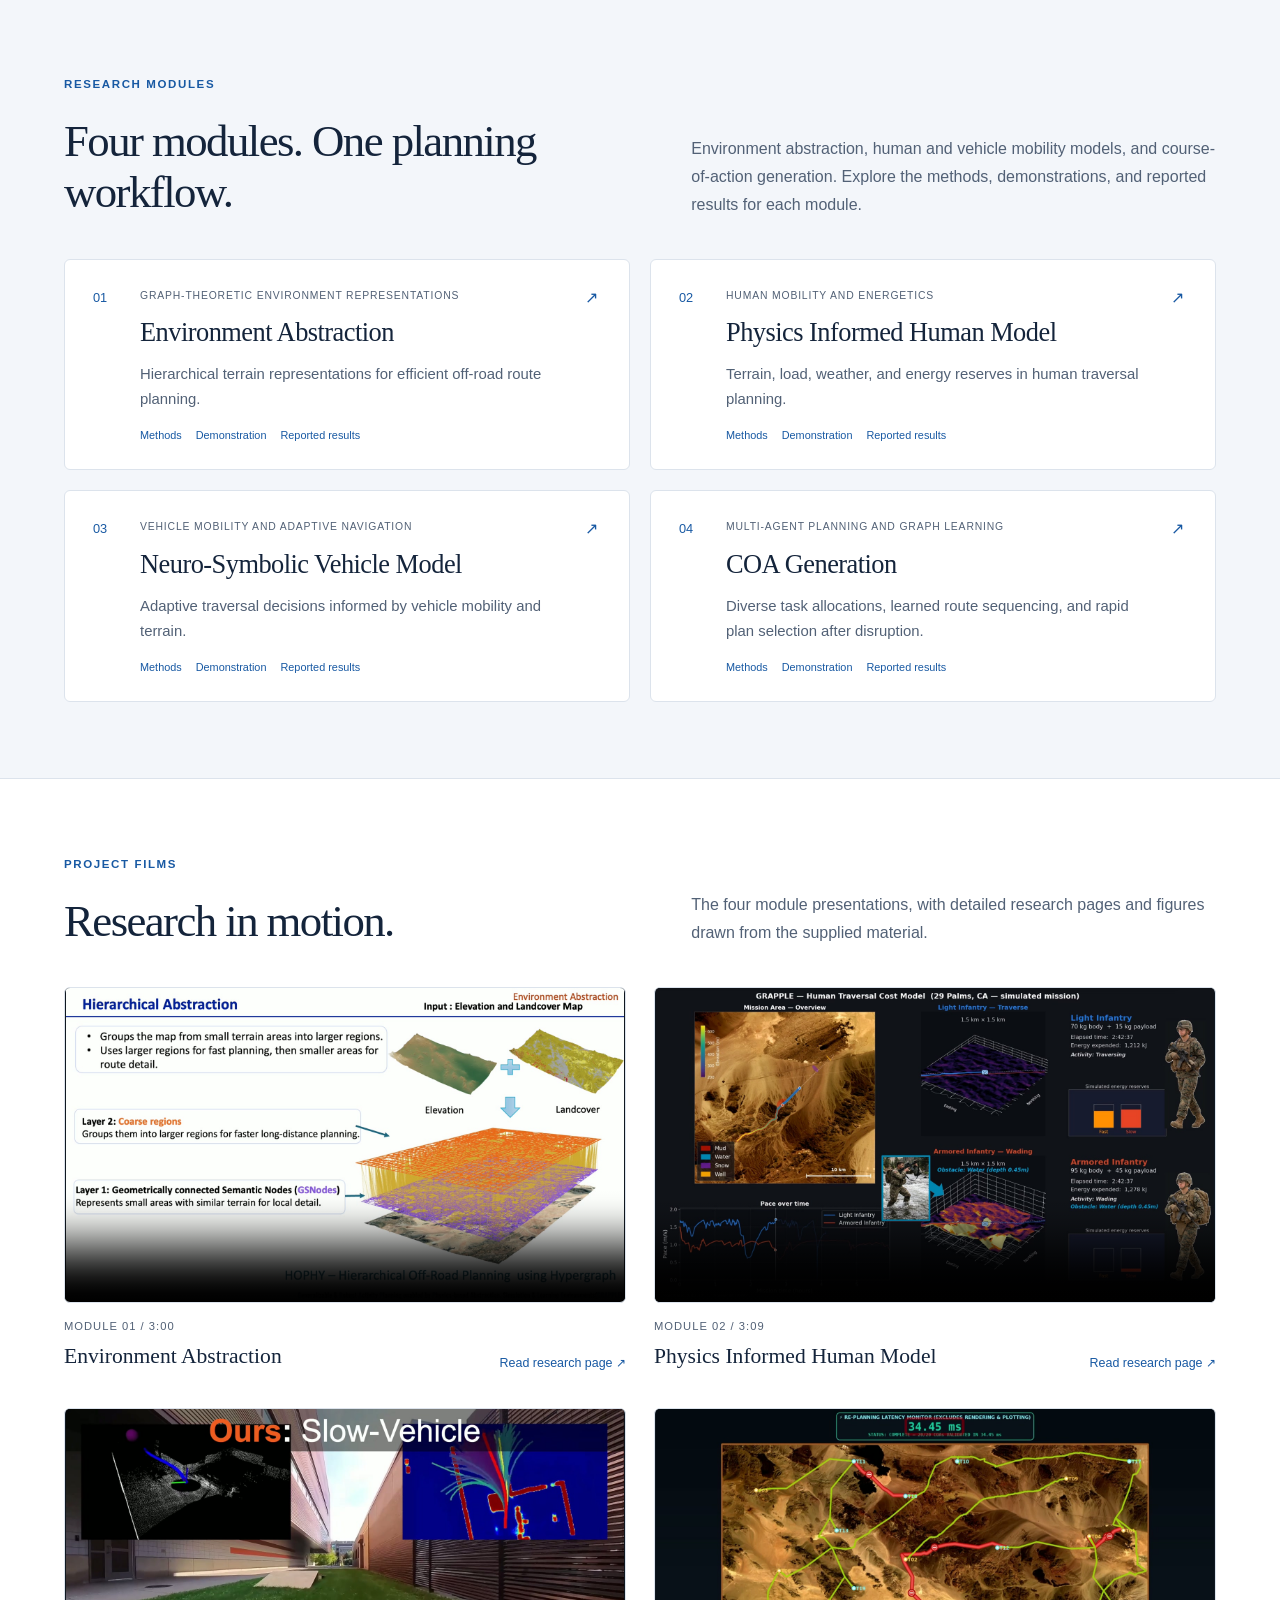
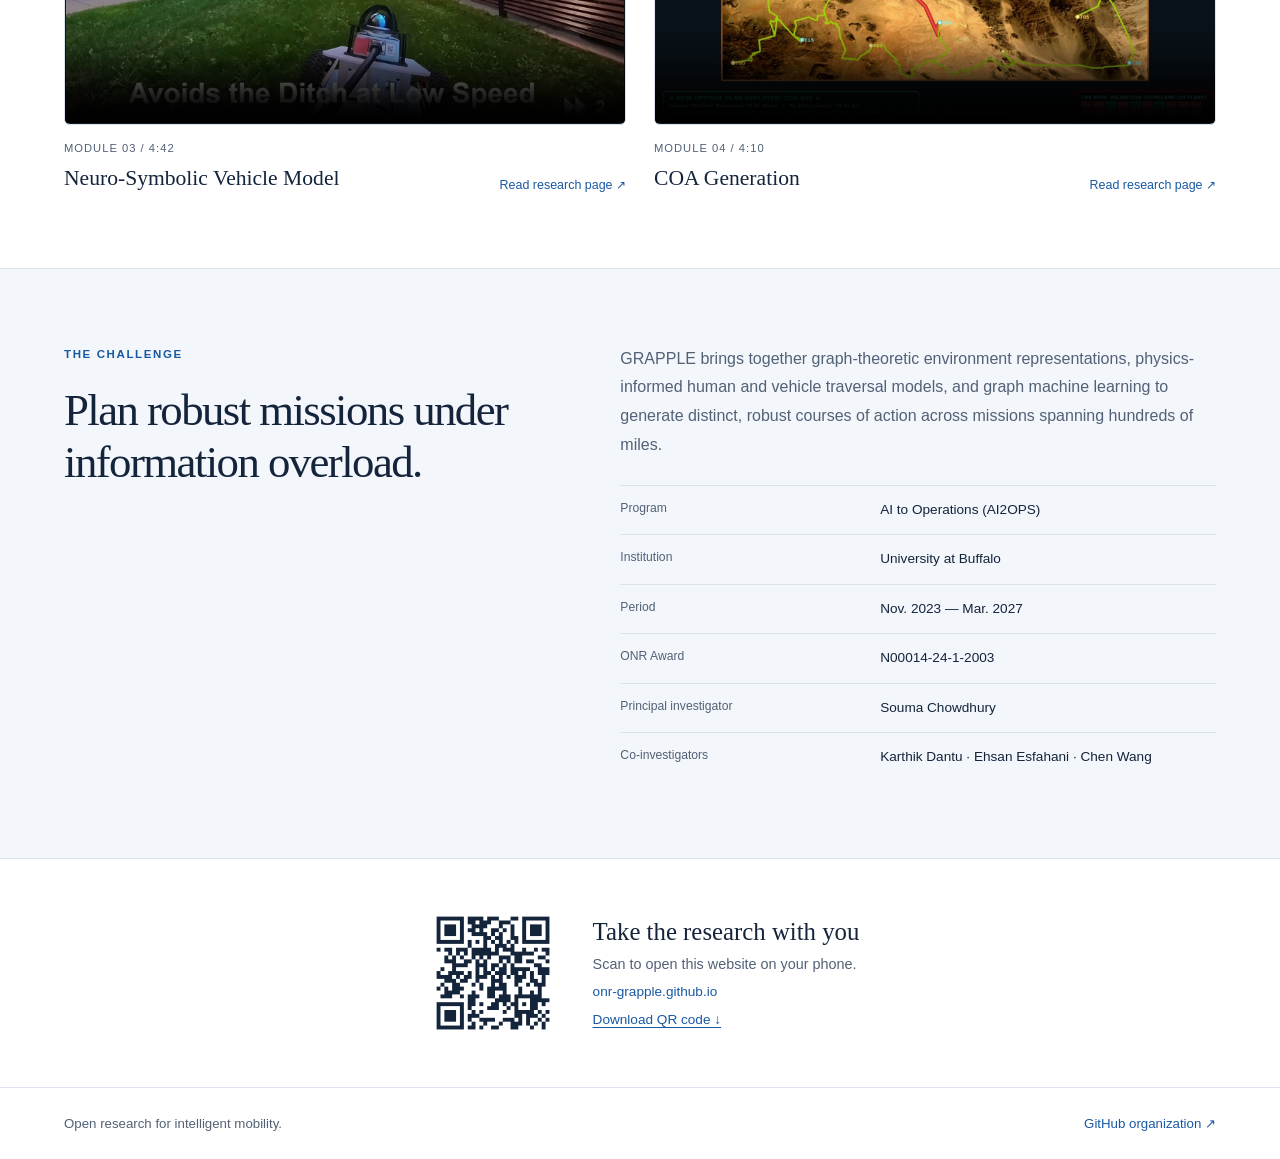
==== commit 5672873f: "Add four UB student researchers with portraits and profiles" ====
--- a/index.html
+++ b/index.html
@@ -10,7 +10,7 @@
     />
     <title>ONR-GRAPPLE | Off-Road Autonomy Research</title>
     <link rel="icon" href="data:,">
-    <link rel="stylesheet" href="styles.css?v=team-7" />
+    <link rel="stylesheet" href="styles.css?v=students-8" />
   </head>
   <body>
     <a class="skip-link" href="#main">Skip to content</a>
--- a/styles.css
+++ b/styles.css
@@ -179,10 +179,13 @@
 .team-member { display: grid; grid-template-columns: 140px minmax(0, 1fr); gap: 24px; align-items: start; padding-bottom: 32px; border-bottom: 1px solid var(--line); }
 .team-member img { display: block; width: 140px; height: 140px; object-fit: cover; border-radius: 5px; }
 .team-member .eyebrow { margin-bottom: 10px; font-size: .65rem; }
-.team-member h2 { margin: 0 0 14px; font-size: 1.7rem; line-height: 1.2; }
+.team-member h3 { margin: 0 0 14px; font-size: 1.7rem; line-height: 1.2; }
 .team-affiliation { color: var(--muted); font-size: .86rem; line-height: 1.65; }
 .team-bio { font-size: .94rem; line-height: 1.75; }
 .team-profile { color: var(--accent); font-size: .85rem; }
 .team-attribution { max-width: var(--width); margin: 0 auto; padding: 12px 24px 48px; color: var(--muted); font-size: .78rem; line-height: 1.6; }
 @media (max-width: 980px) { .team-layout { grid-template-columns: 1fr; } }
 @media (max-width: 480px) { .team-member { grid-template-columns: 1fr; } }
+
+.team-section-title { max-width: var(--width); margin: 0 auto; padding: 42px 24px 0; font-size: clamp(1.8rem, 3vw, 2.4rem); }
+.team-section-title + .team-layout { padding-top: 30px; }
